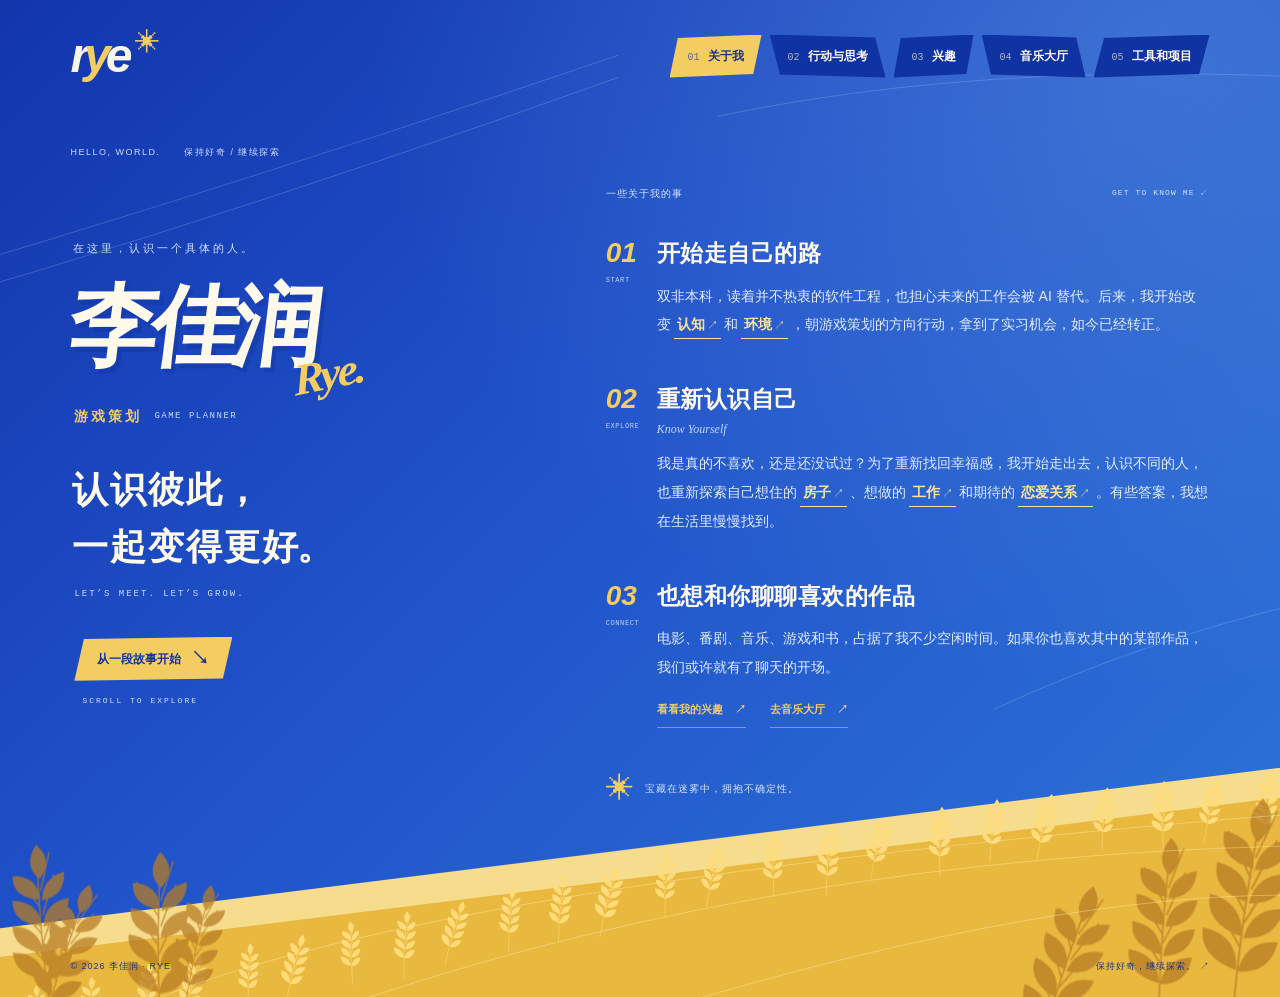
==== design-v2.html @ 9eb8b5b2 "Update homepage drafts, articles and design context" ====
<!DOCTYPE html>
<html lang="zh-CN">
<head>
  <meta charset="UTF-8" />
  <meta name="viewport" content="width=device-width, initial-scale=1.0" />
  <meta name="theme-color" content="#183dcb" />
  <title>Rye · 坡上麦田 — 第二版设计预览</title>
  <meta name="description" content="我是李佳润，Rye，一名游戏策划。这里记录我的入行经历、行动与思考，以及喜欢的故事和音乐。认识彼此，一起变得更好。" />
  <link rel="stylesheet" href="css/style.css?v=environment-1" />
  <link rel="stylesheet" href="css/open-sky.css?v=reading-2" />
  <script src="js/main.js?v=environment-1" defer></script>
</head>
<body class="open-sky">
  <div class="sky-scene" aria-hidden="true">
    <div class="sky-light"></div>
    <svg class="wind-lines" viewBox="0 0 1440 900" preserveAspectRatio="xMidYMid slice"><path d="M-100 300Q260 200 700 50M-100 323Q260 228 700 70M790 105Q1100 40 1520 85M1040 640Q1300 520 1600 505" /></svg>
    <div class="far-hill"></div>
    <div class="near-hill"></div>
    <svg class="wheat-field" viewBox="0 0 1440 370" preserveAspectRatio="xMidYMax slice">
      <defs>
        <g id="grain">
          <path class="stem" d="M0 168Q10 82 27 8M19 50L4 15M23 35L40 2M14 75L-2 40M19 58L39 23M9 99L-8 64M13 82L35 49" />
          <path d="M25 24Q13 8 30-8Q43 9 25 24M21 43Q-4 35 1 15Q24 20 21 43M22 44Q45 45 49 23Q27 24 22 44M16 67Q-10 58-5 37Q19 44 16 67M17 68Q40 70 47 48Q23 46 17 68M11 92Q-16 81-11 60Q13 67 11 92M12 93Q36 95 42 73Q19 71 12 93M6 116Q-21 105-17 84Q9 91 6 116M7 117Q30 120 37 97Q14 94 7 117" />
        </g>
      </defs>
      <g class="distant-grains">
        <use href="#grain" transform="translate(30 252) scale(.38) rotate(-12)"/><use href="#grain" transform="translate(91 242) scale(.42) rotate(-8)"/><use href="#grain" transform="translate(157 225) scale(.4) rotate(-5)"/><use href="#grain" transform="translate(212 215) scale(.44) rotate(4)"/><use href="#grain" transform="translate(270 204) scale(.4) rotate(-8)"/><use href="#grain" transform="translate(327 192) scale(.45) rotate(4)"/><use href="#grain" transform="translate(383 180) scale(.4) rotate(-12)"/><use href="#grain" transform="translate(446 168) scale(.42) rotate(-7)"/><use href="#grain" transform="translate(508 154) scale(.42) rotate(6)"/><use href="#grain" transform="translate(565 141) scale(.4) rotate(-6)"/><use href="#grain" transform="translate(622 128) scale(.42) rotate(-5)"/><use href="#grain" transform="translate(680 117) scale(.45) rotate(4)"/><use href="#grain" transform="translate(739 103) scale(.4) rotate(-8)"/><use href="#grain" transform="translate(798 92) scale(.4) rotate(3)"/><use href="#grain" transform="translate(859 81) scale(.4) rotate(-10)"/><use href="#grain" transform="translate(923 72) scale(.44) rotate(-5)"/><use href="#grain" transform="translate(985 60) scale(.4) rotate(5)"/><use href="#grain" transform="translate(1047 51) scale(.44) rotate(-8)"/><use href="#grain" transform="translate(1110 41) scale(.4) rotate(-3)"/><use href="#grain" transform="translate(1170 34) scale(.44) rotate(3)"/><use href="#grain" transform="translate(1234 28) scale(.4) rotate(-5)"/><use href="#grain" transform="translate(1297 22) scale(.45) rotate(-9)"/><use href="#grain" transform="translate(1358 18) scale(.4) rotate(3)"/><use href="#grain" transform="translate(1416 13) scale(.45) rotate(-4)"/>
      </g>
      <g class="foreground-grains"><use href="#grain" transform="translate(8 217) scale(1.2) rotate(-15)"/><use href="#grain" transform="translate(68 247) scale(1.05) rotate(8)"/><use href="#grain" transform="translate(145 223) scale(1.25) rotate(-10)"/><use href="#grain" transform="translate(210 250) scale(.9) rotate(2)"/><use href="#grain" transform="translate(1190 250) scale(1.3) rotate(8)"/><use href="#grain" transform="translate(1280 205) scale(1.3) rotate(-6)"/><use href="#grain" transform="translate(1375 160) scale(1.55) rotate(-2)"/></g>
      <g class="field-lines"><path d="M180 370Q510 240 1440 165M415 370Q880 215 1440 200M790 370Q1180 257 1440 255"/></g>
    </svg>
  </div>
  <a class="skip-link" href="#main">跳到正文</a>
  <div class="site-shell">
    <header class="site-header">
      <a class="brand" href="#about" aria-label="Rye，返回首页">r<span class="brand-y">y</span>e<span class="brand-star" aria-hidden="true">✳</span></a>
      <nav class="navigation" aria-label="主要导航">
        <a href="#about" class="nav-link is-active" aria-current="page"><span>01</span>关于我</a>
        <a href="#action" class="nav-link"><span>02</span>行动与思考</a>
        <a href="#life" class="nav-link"><span>03</span>兴趣</a>
        <a href="#music" class="nav-link"><span>04</span>音乐大厅</a>
        <a href="#shares" class="nav-link"><span>05</span>工具和项目</a>
      </nav>
      <span class="header-note">不止一种可能<br />A LITTLE WORLD BY RYE</span>
    </header>

    <main id="main" tabindex="-1">
      <section class="panel home-panel is-active" id="about" aria-labelledby="home-title">
        <div class="identity">
          <div class="identity-top"><span>HELLO, WORLD.</span><span>保持好奇 / 继续探索</span></div>
          <div class="rye-wordmark" aria-hidden="true">RYE</div>
          <svg class="wheat-art" viewBox="0 0 460 400" fill="none" aria-hidden="true">
            <circle cx="263" cy="203" r="145" stroke="currentColor" stroke-width="1" />
            <circle cx="263" cy="203" r="126" stroke="currentColor" stroke-width="1" stroke-dasharray="2 8" />
            <path d="M79 385C180 304 253 185 312 43M146 400C222 316 296 249 399 205" stroke="currentColor" stroke-width="4" />
            <g fill="currentColor">
              <path d="M296 83Q269 45 299 8Q326 48 296 83ZM282 113Q236 99 242 55Q288 71 282 113ZM281 115Q325 116 345 74Q302 72 281 115ZM264 151Q219 136 222 95Q268 109 264 151ZM264 151Q309 155 332 113Q289 111 264 151ZM245 190Q199 176 200 134Q248 147 245 190ZM245 190Q289 196 316 155Q270 151 245 190ZM221 230Q176 213 177 171Q224 186 221 230ZM221 230Q265 239 295 198Q249 192 221 230ZM196 267Q151 251 148 209Q196 224 196 267ZM196 267Q240 279 271 239Q225 232 196 267ZM369 225Q373 188 415 180Q412 220 369 225ZM339 245Q335 205 371 186Q379 226 339 245ZM337 248Q368 275 402 251Q373 222 337 248ZM305 273Q300 234 331 213Q343 254 305 273ZM302 276Q332 306 368 284Q337 252 302 276ZM271 303Q260 264 288 240Q306 278 271 303ZM269 306Q298 337 334 318Q306 285 269 306Z" />
            </g>
            <path d="M42 178h31m-15-15v30M385 68h24m-12-12v24M362 345h35m-17-17v34" stroke="currentColor" stroke-width="2" />
          </svg>
          <div class="name-block">
            <p class="identity-kicker">在这里，认识一个具体的人。</p>
            <div class="name-line"><h1 id="home-title">李佳润<span>Rye.</span></h1><span class="occupation">游戏策划<span>GAME PLANNER</span></span></div>
            <p class="purpose">认识彼此，<br />一起变得更好<span class="period">。</span></p>
            <p class="purpose-en">LET’S MEET. LET’S GROW.</p>
          </div>
          <div class="identity-bottom"><a href="#stories">从一段故事开始 <span aria-hidden="true">↘</span></a><span>SCROLL TO EXPLORE</span></div>
          <svg class="mobile-field" viewBox="0 0 390 174" preserveAspectRatio="none" aria-hidden="true">
            <path d="M0 75Q180 25 390 0V174H0Z" fill="#f6dd8e"/>
            <path d="M0 103Q185 48 390 28V174H0Z" fill="#e9b83f"/>
            <g fill="#ffe49a" color="#ffe49a">
              <use href="#grain" transform="translate(20 98) scale(.23)"/><use href="#grain" transform="translate(61 83) scale(.25)"/><use href="#grain" transform="translate(105 72) scale(.22)"/><use href="#grain" transform="translate(147 61) scale(.25)"/><use href="#grain" transform="translate(190 50) scale(.22)"/><use href="#grain" transform="translate(232 40) scale(.25)"/><use href="#grain" transform="translate(275 31) scale(.23)"/><use href="#grain" transform="translate(318 22) scale(.25)"/><use href="#grain" transform="translate(360 16) scale(.22)"/>
            </g>
            <g fill="none" stroke="#fff0b4" opacity=".4"><path d="M0 153Q190 95 390 80M80 174Q230 126 390 112"/></g>
          </svg>
        </div>

        <div class="home-stories" id="stories">
          <div class="section-overline"><span>一些关于我的事</span><span>GET TO KNOW ME ↙</span></div>
          <article class="intro-row">
            <div class="intro-number" aria-hidden="true">01<span>START</span></div>
            <div class="intro-copy">
              <h2>开始走自己的路</h2>
              <p>双非本科，读着并不热衷的软件工程，也担心未来的工作会被 AI 替代。后来，我开始改变<a class="keyword" href="#action/cognition">认知<span aria-hidden="true">↗</span></a>和<a class="keyword" href="#action/environment">环境<span aria-hidden="true">↗</span></a>，朝游戏策划的方向行动，拿到了实习机会，如今已经转正。</p>
            </div>
          </article>
          <article class="intro-row">
            <div class="intro-number" aria-hidden="true">02<span>EXPLORE</span></div>
            <div class="intro-copy">
              <h2>重新认识自己<small>Know Yourself</small></h2>
              <p>我是真的不喜欢，还是还没试过？为了重新找回幸福感，我开始走出去，认识不同的人，也重新探索自己想住的<a class="keyword" href="#action/home">房子<span aria-hidden="true">↗</span></a>、想做的<a class="keyword" href="#action/work">工作<span aria-hidden="true">↗</span></a>和期待的<a class="keyword" href="#action/relationship">恋爱关系<span aria-hidden="true">↗</span></a>。有些答案，我想在生活里慢慢找到。</p>
            </div>
          </article>
          <article class="intro-row">
            <div class="intro-number" aria-hidden="true">03<span>CONNECT</span></div>
            <div class="intro-copy">
              <h2>也想和你聊聊喜欢的作品</h2>
              <p>电影、番剧、音乐、游戏和书，占据了我不少空闲时间。如果你也喜欢其中的某部作品，我们或许就有了聊天的开场。</p>
              <div class="text-links"><a href="#life">看看我的兴趣 <span aria-hidden="true">↗</span></a><a href="#music">去音乐大厅 <span aria-hidden="true">↗</span></a></div>
            </div>
          </article>
          <div class="stories-bottom"><span class="tiny-star" aria-hidden="true">✳</span><p>宝藏在迷雾中，拥抱不确定性。</p><span aria-hidden="true">↗</span></div>
        </div>
      </section>

      <section class="panel reading-panel" id="action" aria-labelledby="action-title" hidden>
        <div class="page-heading" data-action-heading><p class="eyebrow">02 / KNOW YOURSELF</p><h1 id="action-title" tabindex="-1">行动与思考<span>↗</span></h1><p>认识自己的过程。</p></div>
        <nav class="topic-directory" aria-label="选择阅读主题">
          <a href="#action/cognition"><span class="topic-number">01</span><span><strong>认知</strong><span>几个容易听懂，却不容易内化的想法</span></span><span aria-hidden="true">↗</span></a>
          <a href="#action/environment"><span class="topic-number">02</span><span><strong>环境</strong><span>过去的自己，也和过去的环境有关</span></span><span aria-hidden="true">↗</span></a>
          <a href="#action/home"><span class="topic-number">03</span><span><strong>房子</strong><span>想住在什么样的地方</span></span><span aria-hidden="true">↗</span></a>
          <a href="#action/work"><span class="topic-number">04</span><span><strong>工作</strong><span>游戏策划、做家教</span></span><span aria-hidden="true">↗</span></a>
          <a href="#action/relationship"><span class="topic-number">05</span><span><strong>恋爱关系</strong><span>想法与改变</span></span><span aria-hidden="true">↗</span></a>
        </nav>
        <div class="article-toolbar" hidden>
          <p class="article-path"><span class="know-yourself">KNOW YOURSELF</span>行动与思考 / <span data-topic-name></span></p>
          <nav aria-label="文章返回"><a href="#about" data-reading-return hidden>↙ 返回刚才的位置</a><a href="#action">浏览全部主题 ↗</a></nav>
        </div>
        <div class="reading-layout">
          <aside class="reading-index chapter-index" aria-label="认知小节"><span>本篇目录 / 5 节</span><a href="#action/cognition/uncertainty">01 拥抱不确定性</a><a href="#action/cognition/growth">02 成长型思维</a><a href="#action/cognition/agency">03 主体思维</a><a href="#action/cognition/action">04 行动引领思考</a><a href="#action/cognition/learning">05 向有成果的人学习</a></aside>
          <div class="reading-content">
            <article class="note-entry" id="cognition" tabindex="-1">
              <span class="note-index">01 / 认知</span>
              <h2>几个容易听懂，却不容易内化的想法</h2>
              <p>大三的时候，开始走此前没准备过的游戏策划路线。看了课代表立正不少视频和课程，其中几个想法对当时的我起了作用：拥抱不确定性、成长型思维、主体思维、行动引领思考。</p>
              <p>这些东西很容易听懂，但碰到自己的事，还是不容易用上。</p>
              <section class="note-subsection" id="cognition-uncertainty" tabindex="-1" aria-labelledby="cognition-uncertainty-title">
                <h3 id="cognition-uncertainty-title">拥抱不确定性：宝藏在迷雾中</h3>
                <p>学生时代，考什么、学什么，大多有人告诉我们。从中小学开始，一直在考试中获得成绩，好像只要埋头读书就可以了。习惯了有考题、有范围，也有比较明确的评价。</p>
                <p>但到了社会，没有人会给你出考题，得自己去找。想做什么、往哪走，也没有一个标准答案。</p>
                <p>宝藏在迷雾中。有些机会，开始尝试以后才看得见。读《伟大为什么不能被计划》时，里面关于计划的讨论，也让我重新想了想这件事。</p>
                <p>就拿这个网站来说。没做过并上线过网站，不知道能不能用 AI 做出符合我品味的动画和交互，也不知道最后能带来什么确定的东西。或许大家根本不想认识我，或许我的经验无法帮助任何人。有一万个理由否定做个人网站的想法。</p>
                <p>网站就是在这些问题还没有答案的时候，开始做的。</p>
              </section>
              <section class="note-subsection" id="cognition-growth" tabindex="-1" aria-labelledby="cognition-growth-title">
                <h3 id="cognition-growth-title">成长型思维：现在不会，还可以学</h3>
                <p>当时不清楚游戏策划要做什么，只有不到一年就要实习了，换方向怎么看都有点晚。如果觉得能力就这样了，学不了多少东西，那这条路根本不会去走。</p>
                <p>《刻意练习》让我关注到，学习也有方法。不会的东西，可以拆开练，可以找反馈，再改。现在做不到和以后学不会，中间还隔着一个学习的过程。</p>
                <p>关注付出，也关注这次到底学到了什么。一次结果不好，可能有很多原因，至少不用立刻变成“我就是不行”。练了没变化，也得看看方法有没有问题。</p>
                <p>遇到挑战时，注意力能放到能学到什么上面，很多事情才有继续尝试的空间。</p>
              </section>
              <section class="note-subsection" id="cognition-agency" tabindex="-1" aria-labelledby="cognition-agency-title">
                <h3 id="cognition-agency-title">主体思维：选择还是得自己来做</h3>
                <p>老师讲过十几年前计算机专业的就业机会，再看现在，已经是另一回事。环境会变，选了一个当时看起来不错的专业，也保证不了以后的路。</p>
                <p>环境不好会影响机会，这个影响确实存在。但如果一直停在抱怨上，等社会环境变好，自己能做的事也就一直没做。</p>
                <p>以前想做什么，学校、家长都会告诉我们该怎么选。习惯了听安排，后来连需要自己判断的东西，也一起交出去了。</p>
                <p>可最后，做这份工作、过这种生活的，还是自己。建议可以听，选择还是得自己来做。</p>
                <p>大三转向游戏策划，就是开始走自己的路。和周围一些人的方向不一样，当时也没法证明这一定是个好选择。</p>
              </section>
              <section class="note-subsection" id="cognition-action" tabindex="-1" aria-labelledby="cognition-action-title">
                <h3 id="cognition-action-title">行动引领思考：有些东西，做了才知道</h3>
                <p>网站最后能做成什么样，大家会不会喜欢，光想很难有答案。代码能呈现什么效果，AI 能帮到什么程度，也得实际用起来才能了解。</p>
                <p>有了能看的版本，喜欢哪里、不喜欢哪里，才有具体的东西可以讨论。想法也会跟着变，原来没想到的问题会冒出来。</p>
                <p>很多思考需要这些实际接触到的东西。一直没开始，就只能围着原来的想象打转。</p>
              </section>
              <section class="note-subsection" id="cognition-learning" tabindex="-1" aria-labelledby="cognition-learning-title">
                <h3 id="cognition-learning-title">想获得想要的成果，就去找已经获得成果的人学习</h3>
                <p>有些东西，不用全靠自己从头摸索。已经有人走过这条路，做出过成果，可以看看他们具体做了什么，哪些地方值得学。</p>
                <p>只看结果，很容易觉得对方厉害、自己做不到。再往前看一点，才有可能看到那些能学的东西。</p>
                <p>当然，起点、条件、时机都可能不一样。能学到做法，不代表能复制结果。</p>
              </section>
              <p>最后打个预防针，事物是很多维的，这里只摘了一部分对我比较重要的东西。也还在慢慢内化，有想讨论的可以联系我。</p>
            </article>
            <article class="note-entry" id="environment" tabindex="-1">
              <span class="note-index">02 / 环境</span><h2>过去的自己，也和过去的环境有关</h2>
              <section class="note-subsection" id="environment-scope" tabindex="-1" aria-labelledby="environment-scope-title">
                <h3 id="environment-scope-title">环境包括什么</h3>
                <p>环境可以是物理的。身边放着一大袋零食，就会想吃；房间太乱，就会心烦。</p>
                <p>也可以是一本书。读过《刻意练习》，会更相信人可以成长。</p>
                <p>也可以是身边和网络上的人。室友考研，自己也更可能考研；室友喜欢游戏，自己也更可能喜欢游戏。朋友会乐器，会想学；朋友会跳舞，也会想试试。</p>
              </section>
              <section class="note-subsection" id="environment-experience" tabindex="-1" aria-labelledby="environment-experience-title">
                <h3 id="environment-experience-title">没做过，不一定是不喜欢</h3>
                <p>钱不够的时候，付费社交、穿搭、自我投资，很多事可能根本不在考虑范围里。时间、机会、身边有没有人一起，也都影响能接触到什么。</p>
                <p>没尝试过，和尝试以后发现不喜欢，是两回事。以前觉得自己不需要、不在意的东西，也可能只是当时没有条件接触。</p>
                <p>环境不仅影响能做什么，也影响拿什么经历来认识自己。</p>
              </section>
              <section class="note-subsection" id="environment-people" tabindex="-1" aria-labelledby="environment-people-title">
                <h3 id="environment-people-title">换一群人，能看见不同的路</h3>
                <p>大学时，周围有准备考公考研的同学，也看到了已经获得游戏实习的同学。游戏行业原来已经有人进去了，这条路就在身边。</p>
                <p>后来减少了和方向不同的同学的接触，开始走自己的路。接触什么人、看到什么信息，会影响觉得什么事情是可能的。</p>
                <p>环境还会影响表现出来的样子。在熟悉的人面前话很多，在陌生人面前沉默，可能和安全感、有没有共同话题有关。换一群人，表现也可能不一样。</p>
                <p>过去的行为发生在过去的环境里，不能只凭这些就把自己定死。</p>
              </section>
              <section class="note-subsection" id="environment-performance" tabindex="-1" aria-labelledby="environment-performance-title">
                <h3 id="environment-performance-title">一次表现，说明不了全部</h3>
                <p>在一个团队里做得不好，可能有能力和经验的问题，也可能和任务、协作方式、资源有关。换个环境不一定全解决，留下来继续努力也不一定都能解决。</p>
                <p>工作里具体哪件事不会做，什么地方没沟通好，哪些条件一直缺着，得分开看。直接归成“我能力不行”，或者全归成“环境太差”，很多东西就看不见了。</p>
                <p>提升自己和寻找合适的环境，可以同时考虑。不用先把当前环境里的所有问题都解决，才有资格想别的可能。</p>
              </section>
              <section class="note-subsection" id="environment-social" tabindex="-1" aria-labelledby="environment-social-title">
                <h3 id="environment-social-title">最近的社交尝试</h3>
                <p>想要什么，选择或改变环境很重要。</p>
                <p>我不擅长社交，所以现在开始更多地展示自己，参加活动。</p>
                <p>这四个月，除了一个人探店、观展，还参加了三次陌生人聚餐、多次桌游、两次徒步爬山，跟别人去了一次动物园，试了一次简单的 cos。只用周末，就做了不少以前没试过的事。</p>
                <p>做这个网站，也是想让更多人认识我，认识些学校和工作以外的人。</p>
              </section>
            </article>
            <article class="note-entry" id="home" tabindex="-1">
              <span class="note-index">03 / 房子</span><h2>想住在什么样的地方</h2>
              <p>住过这些地方，现在比较在意阳光、卫生和自己的空间。但一个人住久了，也会想有人陪。</p>
              <section class="note-subsection" id="home-childhood" tabindex="-1" aria-labelledby="home-childhood-title">
                <h3 id="home-childhood-title">小时候的平房</h3>
                <p>小时候住在很大的平房里，爷爷奶奶也一起住。外面有菜园，远一点有池塘和玩耍的地方，邻居家的几个孩子可以一起玩。</p>
                <p>活动空间大，也自由，还能养猫。家里人挤在一起，但很温馨。</p>
              </section>
              <section class="note-subsection" id="home-family" tabindex="-1" aria-labelledby="home-family-title">
                <h3 id="home-family-title">后来的两个家</h3>
                <p>上小学时，平房拆迁了。算上家里买的一套房，一共有两套。</p>
                <p>住得最久的是六楼那套，从小学一年级一直到后来高中、大学住宿。小时候爬楼不算太辛苦。外面能玩的地方少了，但住起来比平房舒服。</p>
                <p>家里三个孩子，我和哥哥一个房间，能一起玩游戏，但有时候没什么隐私。</p>
                <p>隔一面墙就是学校，早上有时很吵，但看着学生的样子，又觉得很有能量。这是我记忆最多的家。</p>
                <p>另一套在二楼，主要是爷爷奶奶住，空间比较开阔。经常有亲戚串门，玩电脑也不会有我妈在旁边给压力。不过亲戚偶尔见见还好，总是接触，也不是很喜欢。</p>
              </section>
              <section class="note-subsection" id="home-dormitory" tabindex="-1" aria-labelledby="home-dormitory-title">
                <h3 id="home-dormitory-title">高中和大学宿舍</h3>
                <p>高中宿舍条件一般。集体生活压力比较大，没自己的空间。不过能约人跑步、打羽毛球、去图书馆，也有一些有趣的事。</p>
                <p>大学宿舍也差不多，住得舒不舒服，很看室友。高中大家主要学习、运动，大学更自由，但有些室友晚上很吵，也不爱卫生。吐槽一下，大学四年的厕所基本都是我在洗。</p>
              </section>
              <section class="note-subsection" id="home-renting" tabindex="-1" aria-labelledby="home-renting-title">
                <h3 id="home-renting-title">两次租房</h3>
                <p>第一次租在城中村，住了五个月。第一次租房没注意采光，虽然早上一般不在家，但还是不喜欢屋里太暗。</p>
                <p>刚开始一个人住还好，后来会孤独，尤其生病没人照顾的时候。有时听到楼下情侣说话，还会有点羡慕。</p>
                <p>现在的房子阳光很足，也有地方养花。一个人住很自由，但很多时候太安静，反而更觉得孤独。</p>
              </section>
            </article>
            <article class="note-entry" id="work" tabindex="-1">
              <span class="note-index">04 / 工作</span><h2>工作</h2>
              <section class="note-subsection" id="work-game-planning" tabindex="-1" aria-labelledby="work-game-planning-title">
                <h3 id="work-game-planning-title">游戏策划</h3>
                <p>现在做游戏策划，日常要写活动、系统策划案，配表，提人物皮肤美术需求、技能特效需求。也有很多时间在和不同岗位的人沟通、开会。</p>
                <p>比较喜欢人物美术和技能特效需求这部分。可以从以前喜欢的作品里找灵感，还挺爽的。</p>
                <p>工作后也犯过一些错，特别是需要别人帮我善后的时候，会比较难受。</p>
                <p>不喜欢的地方也有，有些可能和环境有关。这里可能会被熟人看到，就不展开了。感兴趣可以直接找我聊。</p>
                <p>以后也想找机会做副业。</p>
              </section>
              <section class="note-subsection" id="work-tutoring" tabindex="-1" aria-labelledby="work-tutoring-title">
                <h3 id="work-tutoring-title">做家教</h3>
                <p>大二想赚点钱，去做了家教。教一个初一男生数学，一小时 60 元，周末教两小时。</p>
                <p>人挺乖的，但教起来没那么容易。把题拆得很细，也试过类比这些方法，还是没能很好地教会他。当时讲完会做，过几十分钟又不会了。现在回头看，应该还可以多试些教法。</p>
                <p>后来生病，又赶上期末，就匆忙结束了。觉得自己以后应该不会当老师，也就没想着继续做家教。算是一次不错的经历。</p>
              </section>
              <div class="text-links"><a href="#action/environment-experience">环境如何影响尝试？ <span aria-hidden="true">↗</span></a></div>
            </article>
            <article class="note-entry" id="relationship" tabindex="-1">
              <span class="note-index">05 / 恋爱关系</span><h2>恋爱</h2>
              <p>工作以前很少想谈恋爱。升学、找工作，加上自己的兴趣，已经挺充实了。工作稳定些以后，加上生病时的孤独感，才开始想认识一个特别的人。到现在四个多月。</p>
              <p>我的恋爱观比较理想，也比较纯爱。但容易考虑太多，还没怎么相处，就先有了很多判断和结论。现在也在学怎么和女生自然相处、倾听，保持自己的主体性，提高自己的价值。</p>
              <p>以前不怎么发朋友圈，担心隐私、被比较。但不展示，别人也少了一个了解我的机会。现在开始每周分享一些生活。</p>
              <p>也发现自己会喜欢好看一些的女生，所以自己也开始健身，研究穿搭、发型。还没到满意的状态，但有在改变。</p>
              <p>和不同的人交流后，原来的一些想法变了。没有完全认同别人的看法，但确实很有价值。</p>
              <p>到现在有遇到过有好感的女生，但还没谈上恋爱。或许四个多月还太短，还有好多东西要学。具体经历不在这里写，想聊的可以联系我。</p>
            </article>
            <nav class="topic-related text-links" aria-label="读完之后" hidden></nav>
          </div>
        </div>
      </section>

      <section class="panel collection-panel" id="life" aria-labelledby="life-title" hidden>
        <div class="page-heading"><p class="eyebrow">03 / SIDE QUESTS</p><h1 id="life-title" tabindex="-1">故事之外，还有故事<span>✳</span></h1><p>电影、番剧、游戏和书。也想和你聊聊喜欢的作品。</p></div>
        <div class="interest-categories" aria-label="兴趣范围"><span>电影 <i>FILMS</i></span><span>番剧 <i>ANIMATION</i></span><span>游戏 <i>GAMES</i></span><span>书 <i>BOOKS</i></span></div>
        <div class="collection-note"><span class="large-asterisk" aria-hidden="true">✳</span><div><p class="eyebrow">书架上的两个名字</p><h2>《麦田里的守望者》<br />《伟大为什么不能被计划》</h2><p>先记下提到过的书。具体的阅读感受、电影和番剧清单，之后慢慢整理。</p></div></div>
        <div class="text-links"><a href="#music">换个频道，去音乐大厅 ↗</a><a href="#about" data-return-home>回到关于我 ↙</a></div>
      </section>

      <section class="panel collection-panel" id="music" aria-labelledby="music-title" hidden>
        <div class="page-heading"><p class="eyebrow">04 / MUSIC HALL</p><h1 id="music-title" tabindex="-1">音乐大厅<span>♪</span></h1><p>给喜欢的音乐，留一个位置。</p></div>
        <p class="collection-description">先留下六个名字。曲目还在整理，这里暂时没有播放功能。</p>
        <div class="music-grid" aria-label="音乐内容的六个候选名称">
          <article class="music-item"><span>01 /</span><h2>NO<br />LIMIT</h2><p>不设限</p><span class="music-mark" aria-hidden="true">↗</span></article>
          <article class="music-item"><span>02 /</span><h2 aria-label="OTHERWORLD">OTHER<br />WORLD</h2><p>另一个世界</p><span class="music-mark" aria-hidden="true">✳</span></article>
          <article class="music-item"><span>03 /</span><h2>FOREVER<br />YOUNG</h2><p>永远年轻</p><span class="music-mark" aria-hidden="true">∞</span></article>
          <article class="music-item"><span>04 /</span><h2>AFTER<br />DARK</h2><p>午夜之后</p><span class="music-mark" aria-hidden="true">☾</span></article>
          <article class="music-item"><span>05 /</span><h2>GOOD<br />VIBES</h2><p>天气俱乐部</p><span class="music-mark" aria-hidden="true">☼</span></article>
          <article class="music-item"><span>06 /</span><h2>SOUL<br />SPACE</h2><p>灵魂留白</p><span class="music-mark" aria-hidden="true">≈</span></article>
        </div>
        <a class="return-button" href="#about" data-return-home>↙ 回到关于我</a>
      </section>

      <section class="panel collection-panel" id="shares" aria-labelledby="shares-title" hidden>
        <div class="page-heading"><p class="eyebrow">05 / WORK IN PROGRESS</p><h1 id="shares-title" tabindex="-1">工具和项目分享<span>↗</span></h1><p>做过的东西，和想分享的发现。</p></div>
        <div class="empty-note"><span aria-hidden="true">＋</span><h2>留一块地方，给接下来的实践。</h2><p>具体工具和项目还在整理，有内容后再放进来。</p><a class="return-button" href="#about" data-return-home>↙ 先认识一下我</a></div>
      </section>
    </main>

    <footer class="site-footer"><span>© <span id="year">2026</span> 李佳润 · RYE</span><span>保持好奇，继续探索。<span aria-hidden="true"> ↗</span></span></footer>
  </div>
  <noscript><style>.panel[hidden] { display: block !important; } .reading-index { position: static; }</style><p class="noscript-note">当前显示所有栏目；开启 JavaScript 后可使用栏目切换和阅读位置恢复。</p></noscript>
</body>
</html>
---- css/style.css ----
:root {
  --blue: #183dcb;
  --blue-dark: #102b92;
  --gold: #e9b83f;
  --paper: #f7f5eb;
  --ink: #162b68;
  --muted: #59617b;
  --line: #c8cbd4;
  --sans: "Microsoft YaHei", "PingFang SC", "Noto Sans SC", sans-serif;
}
* { box-sizing: border-box; }
html { scroll-padding-top: 110px; }
body { margin: 0; padding: 0 26px; background: var(--blue); color: var(--ink); font-family: var(--sans); -webkit-font-smoothing: antialiased; }
a { color: inherit; text-decoration: none; }
button, a { -webkit-tap-highlight-color: transparent; }
a:focus-visible { outline: 3px solid var(--blue); outline-offset: 5px; }
h1, h2, p { margin: 0; }
button { font: inherit; }
[hidden] { display: none !important; }
.skip-link { position: fixed; top: -100px; left: 20px; z-index: 30; padding: 12px 20px; background: var(--gold); color: var(--blue); }
.skip-link:focus { top: 12px; }
.site-shell { max-width: 1512px; margin: 0 auto; }
.site-header { min-height: 108px; display: flex; align-items: center; gap: 40px; color: var(--paper); }
.brand { display: flex; align-items: center; position: relative; padding-right: 28px; font: 900 italic 53px/.8 Arial, sans-serif; letter-spacing: -5px; }
.brand-y { color: var(--gold); }
.brand-star { position: absolute; top: -7px; right: 0; font: 25px/1 Arial, sans-serif; color: var(--gold); }
.navigation { display: flex; align-items: center; justify-content: center; gap: clamp(8px, 1.3vw, 24px); margin: 0 auto; }
.nav-link { position: relative; display: flex; align-items: baseline; gap: 8px; padding: 12px 13px; font-size: 14px; font-weight: 700; white-space: nowrap; transition: color .18s, background .18s; }
.nav-link > span { font: 10px/1.2 Consolas, monospace; opacity: .65; }
.nav-link.is-active { color: var(--blue); background: var(--gold); box-shadow: 4px 4px 0 var(--blue-dark); transform: rotate(-3deg); }
.nav-link:hover { background: var(--paper); color: var(--blue); }
.site-header a:focus-visible { outline-color: var(--gold); }
.header-note { font: 10px/1.5 Consolas, monospace; letter-spacing: 1.5px; text-align: right; white-space: nowrap; }
main { background: var(--paper); }
.home-panel { display: grid; grid-template-columns: .94fr 1.06fr; min-height: 710px; }
.identity { position: relative; display: flex; flex-direction: column; overflow: hidden; padding: 25px 36px 23px; isolation: isolate; background: var(--gold); border-right: 2px solid var(--blue); }
.identity::after { content: ""; position: absolute; width: 330px; height: 330px; right: -230px; top: 40%; border: 1px solid var(--blue); transform: rotate(35deg); z-index: -1; }
.identity-top, .identity-bottom { display: flex; justify-content: space-between; align-items: center; gap: 10px; font: 10px/1.5 Consolas, var(--sans); letter-spacing: 1px; }
.identity-top { color: var(--blue-dark); }
.rye-wordmark { margin-top: 20px; position: relative; z-index: 1; color: var(--blue); font: 900 italic clamp(130px, 15vw, 219px)/.94 Arial, sans-serif; letter-spacing: -.09em; transform: translateX(-11px); }
.wheat-art { position: absolute; z-index: -1; width: 92%; right: -12%; top: 70px; color: var(--blue); opacity: .19; transform: rotate(-8deg); }
.name-block { margin-top: auto; position: relative; padding-top: 44px; }
.identity-kicker { font: 10px/1.5 Consolas, monospace; letter-spacing: 2px; margin-bottom: 13px; }
.name-line { display: flex; align-items: center; gap: 22px; }
.name-line h1 { color: var(--blue); font-size: clamp(48px, 5.7vw, 82px); font-weight: 900; letter-spacing: -5px; line-height: 1.15; transform: skew(-6deg); white-space: nowrap; }
.occupation { border-left: 2px solid var(--blue); padding-left: 16px; font-size: 15px; line-height: 1.6; font-weight: 700; white-space: nowrap; }
.occupation > span { display: block; font: 8px/1.7 Consolas, monospace; letter-spacing: .5px; }
.purpose { margin-top: 24px; color: var(--blue-dark); font-size: clamp(25px, 2.8vw, 39px); line-height: 1.5; font-weight: 800; letter-spacing: 1px; }
.period { display: inline-block; margin-left: -3px; }
.purpose-en { margin-top: 12px; font: 10px/1.5 Consolas, monospace; letter-spacing: 2px; }
.identity-bottom { margin-top: 40px; padding-top: 18px; border-top: 1px solid #183dcb66; }
.identity-bottom a { font-family: var(--sans); font-size: 11px; letter-spacing: 0; }
.identity-bottom a span { display: inline-block; font-size: 18px; padding-left: 10px; }
.home-stories { padding: 30px 36px 0; display: flex; flex-direction: column; }
.section-overline { display: flex; justify-content: space-between; gap: 12px; font-size: 10px; color: var(--muted); letter-spacing: 1px; padding-bottom: 23px; }
.section-overline > span:last-child { font: 9px/1.6 Consolas, monospace; letter-spacing: 1.1px; }
.intro-row { display: grid; grid-template-columns: 43px 1fr; gap: 18px; border-top: 1px solid var(--line); padding: 28px 0; }
.intro-number { color: var(--blue); font: italic 700 29px/1 Arial, sans-serif; padding-top: 3px; }
.intro-number > span { display: block; font: 7px/1.5 Consolas, monospace; margin-top: 8px; letter-spacing: .6px; }
.intro-copy h2 { color: var(--blue-dark); font-size: clamp(20px, 1.85vw, 26px); font-weight: 800; line-height: 1.5; margin-bottom: 12px; letter-spacing: -.5px; }
.intro-copy h2 small { display: block; font: italic 12px/1.5 Georgia, serif; margin-top: 1px; letter-spacing: 0; color: var(--muted); }
.intro-copy p { font-size: 13px; line-height: 2; color: #454e68; }
.keyword { color: var(--blue); font-weight: 800; display: inline-block; padding: 0 3px; margin: 0 2px; border-bottom: 1.5px solid var(--blue); line-height: 1.65; transition: background .15s; }
.keyword span { margin-left: 2px; font: 11px Arial, sans-serif; }
.keyword:hover { background: var(--gold); }
.text-links { display: flex; flex-wrap: wrap; gap: 26px; margin-top: 20px; }
.text-links a { font-size: 11px; font-weight: 700; color: var(--blue); padding-bottom: 4px; border-bottom: 1px solid var(--blue); }
.text-links a span { margin-left: 12px; }
.text-links a:hover { color: var(--ink); background: var(--gold); }
.stories-bottom { margin-top: auto; min-height: 66px; border-top: 1px solid var(--line); display: flex; align-items: center; gap: 12px; }
.stories-bottom p { font-size: 10px; color: var(--muted); letter-spacing: 1px; }
.stories-bottom > span:last-child { margin-left: auto; color: var(--blue); }
.tiny-star { color: var(--blue); font: 28px/1 Arial, sans-serif; }
.site-footer { display: flex; gap: 20px; justify-content: space-between; padding: 20px 0; color: #f7f5ebbb; font-size: 9px; letter-spacing: 1px; }
.site-footer > span:last-child { color: var(--gold); }
.reading-panel, .collection-panel { padding: 55px 6% 65px; min-height: 710px; }
.page-heading { border-bottom: 2px solid var(--blue); padding-bottom: 30px; }
.eyebrow { color: var(--blue); font: 10px/1.6 Consolas, monospace; letter-spacing: 2px; margin-bottom: 16px; }
.page-heading h1 { font-size: clamp(32px, 4vw, 54px); color: var(--blue); font-weight: 900; letter-spacing: -1px; line-height: 1.4; }
.page-heading h1 span { margin-left: 20px; color: var(--gold); }
.page-heading > p:last-child { font-size: 14px; color: var(--muted); margin-top: 12px; line-height: 1.9; }
.reading-layout { display: grid; grid-template-columns: 210px 1fr; gap: 7%; padding-top: 38px; align-items: start; }
.reading-index { position: sticky; top: 35px; display: flex; flex-direction: column; gap: 4px; }
.reading-index > span { color: var(--muted); font-size: 10px; letter-spacing: 2px; margin-bottom: 12px; }
.reading-index a { padding: 10px 0; font-size: 13px; color: var(--blue); }
.reading-index a:hover { text-decoration: underline; }
.reading-index .back-link { margin-top: 24px; border-top: 1px solid var(--line); font-size: 11px; }
.group-label { color: var(--muted); font-size: 12px; border-bottom: 1px solid var(--line); padding-bottom: 14px; }
.note-entry { padding: 32px 0 38px; scroll-margin-top: 28px; }
.note-entry:target { outline: none; }
.note-index { font: 10px/1.5 Consolas, var(--sans); color: var(--blue); }
.note-entry h2 { margin: 12px 0 18px; color: var(--blue-dark); font-size: 25px; line-height: 1.5; }
.note-entry p { font-size: 14px; line-height: 2.1; margin-bottom: 12px; }
.note-entry .unfinished { font-size: 12px; color: var(--muted); border-left: 2px solid var(--gold); padding-left: 12px; }
.note-subsection { margin-top: 28px; padding-top: 22px; border-top: 1px solid var(--line); scroll-margin-top: 28px; }
.note-subsection h3 { margin: 0 0 15px; color: var(--blue-dark); font-size: 18px; line-height: 1.7; }
.return-button { display: inline-block; padding: 13px 22px; background: var(--blue); color: var(--paper); font-size: 12px; font-weight: 700; border: 1px solid var(--blue); transition: background .18s, color .18s; }
.return-button:hover { background: var(--gold); color: var(--blue); }
.return-button:focus-visible { outline-offset: 4px; }
.interest-categories { display: grid; grid-template-columns: repeat(4, 1fr); border-bottom: 1px solid var(--line); }
.interest-categories > span { padding: 26px 0; font-size: 22px; font-weight: 800; color: var(--blue); }
.interest-categories i { display: block; font: 9px/1.5 Consolas, monospace; letter-spacing: 1px; margin-top: 9px; }
.collection-note { display: flex; align-items: center; gap: 42px; padding: 54px 0; }
.large-asterisk { font: 160px/1 Arial, sans-serif; color: var(--gold); }
.collection-note h2 { font-size: 23px; line-height: 1.9; }
.collection-note p:last-child { max-width: 540px; font-size: 13px; line-height: 1.9; color: var(--muted); margin-top: 14px; }
.collection-description { margin-top: 25px; color: var(--muted); font-size: 13px; line-height: 1.9; }
.music-grid { display: grid; grid-template-columns: repeat(3, 1fr); margin: 28px 0 35px; gap: 12px; }
.music-item { position: relative; overflow: hidden; min-height: 220px; padding: 24px; background: var(--blue); color: var(--paper); }
.music-item:nth-child(2n) { background: var(--gold); color: var(--blue-dark); }
.music-item > span:first-child { font: 10px/1.4 Consolas, monospace; }
.music-item h2 { position: relative; z-index: 1; margin: 25px 0 15px; font: italic 900 clamp(23px, 3vw, 42px)/.98 Arial, sans-serif; letter-spacing: -1px; }
.music-item p { position: relative; z-index: 1; font-size: 12px; }
.music-mark { position: absolute; right: 12px; bottom: 0; font: 100px/1 Arial, sans-serif; opacity: .2; }
.empty-note { padding: 65px 0 25px; }
.empty-note > span { display: block; color: var(--gold); font: 90px/1 Arial, sans-serif; margin-bottom: 20px; }
.empty-note h2 { font-size: 24px; line-height: 1.6; }
.empty-note p { margin: 14px 0 30px; color: var(--muted); font-size: 14px; line-height: 1.9; }
.noscript-note { background: var(--paper); padding: 12px; }
@media (min-width: 1550px) { .home-panel { min-height: 780px; } .intro-row { padding: 36px 0; } .intro-copy p { font-size: 14px; } .name-block { padding-top: 65px; } }
@media (max-width: 1100px) {
  body { padding: 0 18px; }
  .site-header { gap: 20px; min-height: 95px; }
  .header-note { display: none; }
  .navigation { margin-left: auto; margin-right: 0; gap: 5px; }
  .nav-link { padding: 10px; font-size: 12px; gap: 5px; }
  .identity { padding: 24px; }
  .home-stories { padding: 25px 26px 0; }
  .name-line { flex-wrap: wrap; gap: 15px; }
  .occupation { border-left: 0; padding-left: 0; display: flex; gap: 10px; align-items: baseline; }
  .occupation > span { display: inline; }
  .rye-wordmark { font-size: 16vw; }
  .intro-row { grid-template-columns: 31px 1fr; gap: 13px; padding: 25px 0; }
  .intro-number { font-size: 24px; }
  .section-overline > span:last-child { display: none; }
  .intro-copy h2 { font-size: 21px; }
}
@media (max-width: 760px) {
  body { padding: 0 12px; }
  .site-header { display: block; padding: 22px 0 13px; }
  .brand { display: inline-flex; font-size: 44px; margin: 0 0 22px 5px; }
  .navigation { display: flex; flex-wrap: wrap; justify-content: flex-start; gap: 7px 5px; }
  .nav-link { padding: 11px 6px; font-size: 11px; gap: 0; }
  .nav-link > span { display: none; }
  .nav-link.is-active { transform: rotate(-2deg); }
  .home-panel { display: block; }
  .identity { min-height: 510px; padding: 23px 26px 20px; border-right: 0; border-bottom: 2px solid var(--blue); }
  .identity-top { font-size: 8px; }
  .rye-wordmark { font-size: clamp(120px, 31vw, 210px); margin-top: 16px; }
  .wheat-art { width: 73%; top: 22px; right: -4%; }
  .name-block { padding-top: 22px; }
  .name-line { flex-wrap: nowrap; gap: 22px; }
  .name-line h1 { font-size: clamp(47px, 12vw, 73px); letter-spacing: -3px; }
  .occupation { border-left: 1px solid var(--blue); padding-left: 15px; display: block; font-size: 12px; }
  .occupation > span { display: block; font-size: 7px; }
  .identity-kicker { font-size: 8px; margin-bottom: 8px; }
  .purpose { margin-top: 18px; font-size: 28px; }
  .purpose-en { font-size: 8px; letter-spacing: 1.6px; margin-top: 8px; }
  .identity-bottom { margin-top: 23px; font-size: 8px; padding-top: 12px; }
  .home-stories { padding: 25px 23px 0; }
  .section-overline { padding-bottom: 22px; }
  .section-overline > span:last-child { display: block; font-size: 8px; }
  .intro-row { grid-template-columns: 29px 1fr; gap: 14px; padding: 28px 0; }
  .intro-copy h2 { font-size: 21px; }
  .intro-copy p { font-size: 13px; line-height: 2.15; }
  .intro-number > span { font-size: 6px; }
  .keyword { padding-top: 2px; padding-bottom: 2px; }
  .text-links { gap: 18px; }
  .text-links a { font-size: 11px; }
  .stories-bottom p { font-size: 9px; letter-spacing: .2px; }
  .site-footer { padding: 17px 0; font-size: 8px; letter-spacing: 0; gap: 8px; }
  .reading-panel, .collection-panel { padding: 33px 24px 45px; min-height: 650px; }
  .page-heading h1 { font-size: 33px; }
  .page-heading h1 span { margin-left: 8px; }
  .page-heading > p:last-child { font-size: 12px; }
  .reading-layout { display: block; padding-top: 25px; }
  .reading-index { position: static; display: flex; flex-direction: row; flex-wrap: wrap; gap: 7px 17px; margin-bottom: 30px; }
  .reading-index > span { width: 100%; margin-bottom: 0; }
  .reading-index a { font-size: 12px; padding: 5px 0; }
  .reading-index .back-link { margin-top: 3px; border-top: 0; width: 100%; }
  .note-entry h2 { font-size: 22px; }
  .note-entry p { font-size: 13px; }
  .interest-categories { grid-template-columns: repeat(2, 1fr); }
  .interest-categories > span { padding: 23px 0; font-size: 21px; }
  .collection-note { display: block; padding: 30px 0; }
  .large-asterisk { font-size: 85px; display: block; margin-bottom: 25px; }
  .collection-note h2 { font-size: 18px; }
  .music-grid { grid-template-columns: repeat(2, 1fr); gap: 9px; }
  .music-item { min-height: 187px; padding: 18px 15px; }
  .music-item h2 { font-size: clamp(21px, 6.4vw, 36px); }
  .music-mark { font-size: 75px; }
  .empty-note h2 { font-size: 22px; }
}
@media (max-width: 360px) {
  .music-item h2 { font-size: 18px; }
}
@media (prefers-reduced-motion: no-preference) {
  .panel.is-active { animation: page-in .3s ease-out both; }
  @keyframes page-in { from { opacity: .5; } to { opacity: 1; } }
}
@media (prefers-reduced-motion: reduce) { *, *::before, *::after { animation: none !important; transition: none !important; scroll-behavior: auto !important; } }

/* Topic selection and single-article reading share the two homepage versions. */
html.is-reading { scroll-padding-top: 24px; }
.topic-directory { max-width: 920px; margin: 25px auto 0; }
.topic-directory > a { display: grid; grid-template-columns: 52px minmax(0, 1fr) 24px; align-items: center; gap: 23px; min-height: 112px; padding: 24px 12px; border-bottom: 1px solid var(--line); }
.topic-number { display: inline-block; padding: 8px 0; background: var(--gold); color: var(--blue); text-align: center; font: italic 800 25px/1 Arial, sans-serif; clip-path: polygon(12% 0, 100% 0, 88% 100%, 0 100%); }
.topic-directory strong { display: block; font-size: 23px; color: var(--blue-dark); margin-bottom: 7px; }
.topic-directory strong + span { display: block; font-size: 14px; line-height: 1.7; color: var(--muted); }
.topic-directory > a > span:last-child { font-size: 24px; color: var(--blue); }
.topic-directory > a:hover strong { text-decoration: underline; text-underline-offset: 5px; }
.article-toolbar { display: flex; justify-content: space-between; flex-wrap: wrap; gap: 12px 24px; padding-bottom: 24px; border-bottom: 1px solid var(--line); }
.article-path { color: var(--muted); font-size: 12px; line-height: 2; }
.know-yourself { display: block; color: var(--blue); font: 10px/1.8 Consolas, monospace; letter-spacing: 1.5px; margin-bottom: 4px; }
.article-toolbar nav { display: flex; flex-wrap: wrap; gap: 8px 24px; }
.article-toolbar a { display: inline-flex; align-items: center; min-height: 32px; font-size: 12px; color: var(--blue); }
.article-toolbar a:hover { text-decoration: underline; }
.is-reading-topic .reading-layout { display: block; padding-top: 0; }
.is-reading-topic .reading-layout.has-chapters { display: grid; grid-template-columns: 190px minmax(0, 680px); justify-content: center; gap: 6%; padding-top: 30px; }
.is-reading-topic .reading-content { min-width: 0; max-width: 680px; margin: 0 auto; }
.is-reading-topic .has-chapters .reading-content { width: 100%; }
.is-reading-topic .note-entry { padding: 28px 0 34px; }
.is-reading-topic .note-entry h2 { margin-top: 12px; margin-bottom: 28px; font-size: clamp(25px, 2.5vw, 34px); line-height: 1.55; text-wrap: pretty; }
.is-reading-topic .note-entry p { font-size: 17px; line-height: 1.9; margin-bottom: 20px; }
.is-reading-topic .note-entry .unfinished { font-size: 14px; }
.is-reading-topic .note-subsection { margin-top: 42px; padding-top: 32px; scroll-margin-top: 24px; }
.is-reading-topic .note-subsection h3 { font-size: 22px; line-height: 1.65; margin-bottom: 22px; }
.is-reading-topic .note-subsection:last-of-type { margin-bottom: 28px; }
.note-entry:focus, .note-entry h2:focus, .note-subsection:focus { outline: none; }
.chapter-index { top: 30px; gap: 8px; }
.chapter-index a { padding: 11px 10px; font-size: 13px; line-height: 1.7; border-left: 2px solid var(--line); }
.chapter-index a[aria-current] { border-color: var(--blue); color: var(--blue-dark); background: #e9b83f33; font-weight: 700; }
.mobile-chapters { display: none; }
.topic-related { padding-top: 24px; margin-top: 0; border-top: 1px solid var(--line); }
.topic-related a { display: inline-flex; align-items: center; min-height: 44px; }
@media (max-width: 960px) {
  .is-reading-topic .reading-layout.has-chapters { display: block; padding-top: 0; }
  .is-reading-topic .chapter-index { display: none; }
  .mobile-chapters { display: block; margin: -6px 0 26px; border-top: 1px solid var(--line); border-bottom: 1px solid var(--line); }
  .mobile-chapters summary { padding: 13px 0; min-height: 48px; font-size: 13px; color: var(--blue); cursor: pointer; }
  .mobile-chapters summary:focus-visible { outline: 3px solid var(--blue); outline-offset: 3px; }
  .mobile-chapters nav { display: flex; flex-direction: column; padding: 0 0 10px; }
  .mobile-chapters a { display: flex; align-items: center; min-height: 44px; padding: 10px 12px; font-size: 14px; line-height: 1.6; color: var(--blue); }
  .mobile-chapters a[aria-current] { background: #e9b83f33; font-weight: 700; }
}
@media (max-width: 760px) {
  .is-reading-topic { padding: 22px 20px 40px; }
  .article-toolbar { gap: 4px; padding-bottom: 14px; }
  .article-path { width: 100%; font-size: 11px; }
  .article-toolbar nav { gap: 0 20px; }
  .article-toolbar a { min-height: 44px; font-size: 12px; }
  .is-reading-topic .note-entry { padding-top: 23px; }
  .is-reading-topic .note-entry h2 { font-size: 25px; margin-bottom: 25px; }
  .is-reading-topic .note-entry p { font-size: 16px; line-height: 1.9; margin-bottom: 20px; }
  .is-reading-topic .note-entry .unfinished { font-size: 14px; }
  .is-reading-topic .note-subsection { margin-top: 34px; padding-top: 27px; }
  .is-reading-topic .note-subsection h3 { font-size: 20px; }
  .topic-directory > a { grid-template-columns: 36px minmax(0, 1fr) 16px; padding: 23px 0; gap: 16px; }
  .topic-number { font-size: 21px; }
  .topic-directory strong { font-size: 21px; }
  .topic-directory strong + span { font-size: 13px; }
}
---- css/open-sky.css ----
/* Standalone second design proposal. Does not change index.html. */
.open-sky {
  --sky: #2154cf;
  --white: #fff9e9;
  --gold: #f4cd62;
  --sky-text: #e3ecff;
  padding: 0;
  min-height: 100vh;
  background: #183dba;
  position: relative;
  isolation: isolate;
}
.sky-scene { position: absolute; inset: 0 0 auto; height: 100%; min-height: max(100vh, 940px); overflow: hidden; z-index: -1; background: linear-gradient(135deg, #1235ac 0%, #2153ca 45%, #2d75d8 100%); pointer-events: none; }
.sky-light { position: absolute; inset: 0; background: radial-gradient(ellipse at 90% 5%, #a8d7f333, transparent 48%); }
.wind-lines { position: absolute; width: 100%; height: 100%; fill: none; stroke: #c2dcff; stroke-width: .65px; opacity: .3; }
.far-hill { position: absolute; inset: auto 0 0; height: 23%; background: #f6dd8e; clip-path: polygon(0 70%, 100% 0, 100% 100%, 0 100%); }
.near-hill { position: absolute; inset: auto 0 0; height: 20%; background: #e9b83f; clip-path: polygon(0 80%, 100% 0, 100% 100%, 0 100%); }
.wheat-field { position: absolute; bottom: 0; left: 0; height: 23%; width: 100%; overflow: visible; }
.mobile-field { display: none; }
.wheat-field use { fill: currentColor; }
.stem { fill: none; stroke: currentColor; stroke-width: 1.3; }
.distant-grains { color: #ffdc79; transform: translateY(110px); }
.foreground-grains { color: #b77c26; opacity: .75; }
.field-lines { fill: none; stroke: #fff0b4; stroke-width: 1; opacity: .45; }
.open-sky .site-shell { max-width: 1440px; padding: 0 5.5%; }
.open-sky .site-header { min-height: 112px; gap: 35px; }
.open-sky .brand { font-size: 48px; }
.open-sky .navigation { gap: 8px; margin-left: auto; margin-right: 0; }
.open-sky .nav-link { isolation: isolate; color: var(--white); transform: none; background: none; box-shadow: none; padding: 15px 18px; min-height: 46px; font-size: 12px; }
.open-sky .nav-link::before { content: ""; position: absolute; inset: 2px 0; background: #1033a3; z-index: -1; clip-path: polygon(9% 8%, 100% 0, 91% 92%, 0 100%); transition: background .15s; }
.open-sky .nav-link:nth-child(2n)::before { clip-path: polygon(0 0, 91% 7%, 100% 100%, 9% 93%); }
.open-sky .nav-link.is-active { color: #17348f; }
.open-sky .nav-link.is-active::before { background: var(--gold); }
.open-sky .nav-link:hover::before { background: #fff9e9; }
.open-sky .nav-link:hover { color: #17348f; }
.open-sky .nav-link:focus-visible { outline: 2px solid var(--white); outline-offset: 3px; }
.open-sky .header-note { display: none; }
.open-sky main { background: none; }
.open-sky .home-panel { grid-template-columns: 43% 57%; gap: 0; min-height: 830px; position: relative; }
.open-sky .identity { border: 0; padding: 34px 22px 0 0; overflow: visible; background: none; display: block; }
.open-sky .identity::after, .open-sky .wheat-art, .open-sky .rye-wordmark { display: none; }
.open-sky .identity-top { color: #ccdcff; font-size: 9px; letter-spacing: 1.5px; justify-content: flex-start; gap: 24px; }
.open-sky .identity-top > span:last-child { font-family: var(--sans); font-size: 9px; }
.open-sky .name-block { margin: 80px 0 0; padding: 0; }
.open-sky .identity-kicker { color: #d3e2ff; font-size: 11px; letter-spacing: 3px; margin: 0 0 22px 3px; font-family: var(--sans); }
.open-sky .name-line { display: block; }
.open-sky .name-line h1 { font-size: clamp(62px, 6.9vw, 98px); color: var(--white); line-height: 1.1; letter-spacing: -6px; transform: skew(-7deg); text-shadow: 4px 5px 0 #0f319c55; position: relative; width: max-content; }
.open-sky .name-line h1 > span { display: inline-block; font: italic 900 45px/.9 Georgia, serif; letter-spacing: -3px; color: var(--gold); position: absolute; right: -52px; bottom: -19px; transform: rotate(-12deg); text-shadow: none; }
.open-sky .occupation { display: inline-flex; align-items: center; gap: 12px; border: 0; padding: 0; margin: 30px 0 0 4px; font-size: 14px; color: var(--gold); letter-spacing: 3px; }
.open-sky .occupation > span { font-size: 9px; letter-spacing: 1.5px; color: #c9ddff; }
.open-sky .purpose { font-size: clamp(25px, 2.8vw, 38px); color: var(--white); line-height: 1.6; font-weight: 600; letter-spacing: 2px; margin: 34px 0 0 2px; }
.open-sky .purpose-en { color: #c9ddff; font-size: 9px; margin-left: 4px; letter-spacing: 2px; }
.open-sky .identity-bottom { margin: 35px 0 0 4px; padding: 0; border: 0; display: block; }
.open-sky .identity-bottom a { display: inline-flex; align-items: center; min-height: 44px; padding: 0 23px; color: #14349b; background: var(--gold); clip-path: polygon(6% 5%, 100% 0, 94% 95%, 0 100%); font-size: 12px; font-weight: 800; }
.open-sky .identity-bottom > span { display: block; margin: 15px 0 0 8px; font: 8px Consolas, monospace; color: #d4e2ff; letter-spacing: 2px; }
.open-sky .identity-bottom a:hover { background: var(--white); }
.open-sky .identity-bottom a:focus-visible { outline: none; background: var(--white); text-decoration: underline; }
.open-sky .home-stories { padding: 75px 0 0 7%; position: relative; }
.open-sky .section-overline { color: #d1e2ff; padding-bottom: 22px; font-size: 10px; }
.open-sky .section-overline > span:last-child { font-size: 8px; }
.open-sky .intro-row { grid-template-columns: 34px 1fr; gap: 17px; border: 0; padding: 13px 0 30px; }
.open-sky .intro-number { font-size: 28px; color: var(--gold); }
.open-sky .intro-number > span { color: #bdd2ff; font-size: 7px; }
.open-sky .intro-copy h2 { font-size: 23px; color: var(--white); letter-spacing: .5px; margin-bottom: 11px; }
.open-sky .intro-copy h2 small { color: #bed7ff; font-size: 12px; margin-top: 4px; }
.open-sky .intro-copy p { color: var(--sky-text); font-size: 14px; line-height: 2.05; }
.open-sky .keyword { color: #ffe399; border-color: #ffe399; margin: 0 3px; padding: 1px 3px; line-height: 1.7; }
.open-sky .keyword:hover { color: #17348f; background: var(--gold); }
.open-sky .keyword:focus-visible, .open-sky .home-stories a:focus-visible { outline-color: var(--gold); }
.open-sky .text-links { margin-top: 14px; gap: 24px; }
.open-sky .text-links a { color: var(--gold); border-color: #f4cd6288; min-height: 32px; display: inline-flex; align-items: center; }
.open-sky .home-stories .text-links a:hover { color: #17348f; }
.open-sky .stories-bottom { border: 0; color: #213f93; min-height: 38px; margin-top: 12px; position: relative; z-index: 1; gap: 11px; }
.open-sky .stories-bottom p { color: #d4e2ff; font-size: 10px; }
.open-sky .stories-bottom .tiny-star, .open-sky .stories-bottom > span:last-child { color: var(--gold); }
.open-sky .stories-bottom > span:last-child { display: none; }
.open-sky .site-footer { position: relative; color: #173780; font-size: 9px; padding: 18px 0 24px; }
.open-sky .site-footer > span:last-child { color: #173780; }
.open-sky .reading-panel, .open-sky .collection-panel { background: #fcf6e7; margin-top: 25px; border-radius: 2px; }
.open-sky .return-button { clip-path: polygon(4% 0, 100% 0, 96% 100%, 0 100%); }
.open-sky .return-button:focus-visible { outline-offset: -5px; outline: 2px solid var(--gold); text-decoration: underline; }
.open-sky .collection-panel .text-links a { color: var(--blue); }
.open-sky .reading-panel .text-links a { color: var(--blue); min-height: 44px; }
.open-sky .music-item { clip-path: polygon(0 4%, 100% 0, 100% 96%, 0 100%); }
.open-sky:has(.home-panel[hidden]) .sky-scene { height: 100%; }
.open-sky:has(.home-panel[hidden]) .site-footer,
.open-sky:has(.home-panel[hidden]) .site-footer > span:last-child { color: #d4e2ff; }
.open-sky:has(.home-panel[hidden]) .far-hill,
.open-sky:has(.home-panel[hidden]) .near-hill,
.open-sky:has(.home-panel[hidden]) .wheat-field { display: none; }
@media (min-width: 1441px) {
  .open-sky .home-panel { min-height: 860px; }
  .sky-scene { min-height: max(100vh, 990px); }
  .open-sky .home-stories { padding-top: 90px; }
}
@media (min-width: 761px) and (max-width: 1050px) {
  .open-sky .site-shell { padding: 0 4%; }
  .open-sky .site-header { gap: 15px; }
  .open-sky .nav-link { padding: 15px 11px; font-size: 11px; }
  .open-sky .nav-link > span { display: none; }
  .open-sky .name-line h1 { font-size: 65px; }
  .open-sky .name-line h1 > span { font-size: 31px; right: -31px; }
  .open-sky .home-stories { padding-left: 4%; }
  .open-sky .home-panel { padding-bottom: 160px; }
  .open-sky .intro-copy h2 { font-size: 21px; }
  .open-sky .intro-copy p { font-size: 14px; }
}
@media (max-width: 760px) {
  .open-sky .site-shell { padding: 0 24px; }
  .sky-scene { height: 100%; background: linear-gradient(155deg, #153bae 0%, #2868d2 45%, #1844bd 100%); }
  .open-sky .site-header { min-height: 0; padding: 24px 0 0; display: flex; gap: 16px; align-items: flex-start; }
  .open-sky .brand { font-size: 38px; margin: 5px 0 0; padding-right: 22px; }
  .open-sky .brand-star { font-size: 20px; }
  .open-sky .navigation { gap: 2px 4px; justify-content: flex-end; flex-wrap: wrap; max-width: 265px; margin-left: auto; }
  .open-sky .nav-link { padding: 11px 12px; font-size: 10px; min-height: 44px; flex-shrink: 0; }
  .open-sky .nav-link > span { display: none; }
  .open-sky .nav-link::before { background: #1239a9; }
  .open-sky .home-panel { display: block; min-height: 0; }
  .open-sky .identity { padding: 27px 0 0; min-height: 0; }
  .open-sky .identity-top { font-size: 8px; gap: 18px; }
  .open-sky .identity-top > span:last-child { font-size: 8px; }
  .open-sky .name-block { margin-top: 26px; }
  .open-sky .identity-kicker { margin-bottom: 16px; font-size: 9px; letter-spacing: 2px; }
  .open-sky .name-line h1 { font-size: clamp(61px, 17vw, 83px); letter-spacing: -4px; }
  .open-sky .name-line h1 > span { font-size: 33px; bottom: -11px; right: -42px; }
  .open-sky .occupation { margin-top: 22px; font-size: 12px; letter-spacing: 2px; }
  .open-sky .occupation > span { font-size: 8px; }
  .open-sky .purpose { margin-top: 19px; font-size: 25px; line-height: 1.6; letter-spacing: 1px; }
  .open-sky .purpose br { display: none; }
  .open-sky .purpose-en { font-size: 7px; letter-spacing: 1.5px; margin-top: 7px; }
  .open-sky .identity-bottom { margin: 17px 0 0 2px; display: flex; align-items: center; gap: 15px; }
  .open-sky .identity-bottom a { padding: 0 17px; font-size: 10px; min-height: 44px; }
  .open-sky .identity-bottom a span { font-size: 16px; }
  .open-sky .identity-bottom > span { display: none; }
  .far-hill, .near-hill, .wheat-field { display: none; }
  .mobile-field { display: block; position: absolute; top: calc(100% - 48px); left: -24px; width: calc(100% + 48px); height: 174px; pointer-events: none; z-index: -1; }
  .foreground-grains { opacity: .6; }
  .wind-lines { width: 100%; height: 700px; opacity: .3; }
  .open-sky .home-stories { margin: 126px -24px 0; padding: 30px 27px 0; background: linear-gradient(#1643ba 0%, #173db2 100%); }
  .open-sky .section-overline { padding-bottom: 21px; font-size: 9px; }
  .open-sky .section-overline > span:last-child { display: block; font-size: 7px; letter-spacing: 1px; }
  .open-sky .intro-row { grid-template-columns: 28px 1fr; gap: 13px; padding: 7px 0 33px; }
  .open-sky .intro-number { font-size: 25px; }
  .open-sky .intro-number > span { font-size: 6px; }
  .open-sky .intro-copy h2 { font-size: 20px; line-height: 1.5; margin-bottom: 12px; }
  .open-sky .intro-copy p { font-size: 15px; line-height: 2; }
  .open-sky .intro-copy h2 small { font-size: 11px; }
  .open-sky .text-links { gap: 19px; }
  .open-sky .text-links a { min-height: 44px; padding: 0; }
  .open-sky .text-links a span { margin-left: 6px; }
  .open-sky .stories-bottom { margin-top: 0; padding-bottom: 24px; min-height: 60px; }
  .open-sky .stories-bottom p { color: #d4e2ff; font-size: 9px; }
  .open-sky .stories-bottom .tiny-star, .open-sky .stories-bottom > span:last-child { color: var(--gold); }
  .open-sky .site-footer { margin: 0 -24px; padding: 17px 24px 20px; background: #1536a5; font-size: 8px; letter-spacing: 0; color: #bdd3ff; }
  .open-sky .site-footer > span:last-child { color: #bdd3ff; }
  .open-sky .reading-panel, .open-sky .collection-panel { margin-left: -12px; margin-right: -12px; margin-bottom: 30px; }
}
@media (max-width: 360px) {
  .open-sky .site-shell { padding-left: 20px; padding-right: 20px; }
  .open-sky .site-header { gap: 10px; }
  .open-sky .brand { font-size: 33px; }
  .open-sky .nav-link { padding-left: 9px; padding-right: 9px; font-size: 9px; }
  .open-sky .name-line h1 { font-size: 58px; }
  .open-sky .name-line h1 > span { font-size: 29px; right: -36px; }
  .open-sky .purpose { font-size: 22px; }
  .open-sky .home-stories { margin-left: -20px; margin-right: -20px; padding-left: 20px; padding-right: 20px; }
  .open-sky .site-footer { margin-left: -20px; margin-right: -20px; padding-left: 20px; padding-right: 20px; }
  .open-sky .intro-copy h2 { font-size: 18px; }
  .mobile-field { left: -20px; width: calc(100% + 40px); }
}
@media (prefers-reduced-motion: no-preference) {
  .open-sky .wind-lines { animation: sky-drift 16s ease-in-out infinite alternate; }
  @keyframes sky-drift { to { transform: translateX(15px); } }
}
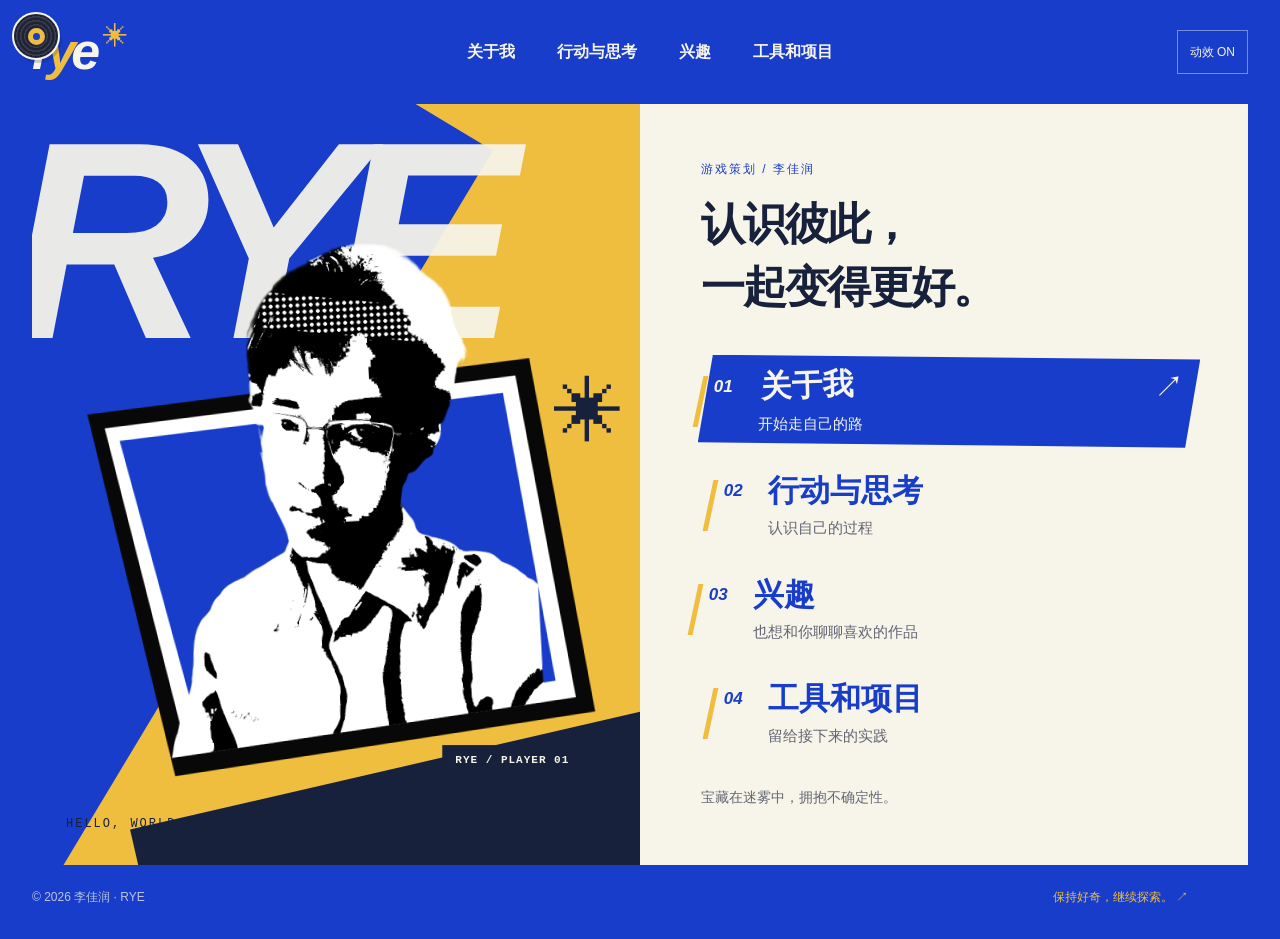
==== commit 1813a241: "Sync latest game-inspired homepage design and portrait" ====
--- a/design-v2.html
+++ b/design-v2.html
@@ -4,79 +4,31 @@
   <meta charset="UTF-8" />
   <meta name="viewport" content="width=device-width, initial-scale=1.0" />
   <meta name="theme-color" content="#183dcb" />
-  <title>Rye · 坡上麦田 — 第二版设计预览</title>
+  <title>Rye · 最新游戏界面预览</title>
   <meta name="description" content="我是李佳润，Rye，一名游戏策划。这里记录我的入行经历、行动与思考，以及喜欢的故事和音乐。认识彼此，一起变得更好。" />
-  <link rel="stylesheet" href="css/style.css?v=environment-1" />
-  <link rel="stylesheet" href="css/open-sky.css?v=reading-2" />
-  <script src="js/main.js?v=environment-1" defer></script>
+  <link rel="stylesheet" href="css/style.css?v=game-1" />
+  <script src="js/main.js?v=game-1" defer></script>
+  <link rel="stylesheet" href="css/game-ui.css?v=alignment-20261122" />
+  <script src="js/game-ui.js?v=alignment-20261122" defer></script>
 </head>
-<body class="open-sky">
-  <div class="sky-scene" aria-hidden="true">
-    <div class="sky-light"></div>
-    <svg class="wind-lines" viewBox="0 0 1440 900" preserveAspectRatio="xMidYMid slice"><path d="M-100 300Q260 200 700 50M-100 323Q260 228 700 70M790 105Q1100 40 1520 85M1040 640Q1300 520 1600 505" /></svg>
-    <div class="far-hill"></div>
-    <div class="near-hill"></div>
-    <svg class="wheat-field" viewBox="0 0 1440 370" preserveAspectRatio="xMidYMax slice">
-      <defs>
-        <g id="grain">
-          <path class="stem" d="M0 168Q10 82 27 8M19 50L4 15M23 35L40 2M14 75L-2 40M19 58L39 23M9 99L-8 64M13 82L35 49" />
-          <path d="M25 24Q13 8 30-8Q43 9 25 24M21 43Q-4 35 1 15Q24 20 21 43M22 44Q45 45 49 23Q27 24 22 44M16 67Q-10 58-5 37Q19 44 16 67M17 68Q40 70 47 48Q23 46 17 68M11 92Q-16 81-11 60Q13 67 11 92M12 93Q36 95 42 73Q19 71 12 93M6 116Q-21 105-17 84Q9 91 6 116M7 117Q30 120 37 97Q14 94 7 117" />
-        </g>
-      </defs>
-      <g class="distant-grains">
-        <use href="#grain" transform="translate(30 252) scale(.38) rotate(-12)"/><use href="#grain" transform="translate(91 242) scale(.42) rotate(-8)"/><use href="#grain" transform="translate(157 225) scale(.4) rotate(-5)"/><use href="#grain" transform="translate(212 215) scale(.44) rotate(4)"/><use href="#grain" transform="translate(270 204) scale(.4) rotate(-8)"/><use href="#grain" transform="translate(327 192) scale(.45) rotate(4)"/><use href="#grain" transform="translate(383 180) scale(.4) rotate(-12)"/><use href="#grain" transform="translate(446 168) scale(.42) rotate(-7)"/><use href="#grain" transform="translate(508 154) scale(.42) rotate(6)"/><use href="#grain" transform="translate(565 141) scale(.4) rotate(-6)"/><use href="#grain" transform="translate(622 128) scale(.42) rotate(-5)"/><use href="#grain" transform="translate(680 117) scale(.45) rotate(4)"/><use href="#grain" transform="translate(739 103) scale(.4) rotate(-8)"/><use href="#grain" transform="translate(798 92) scale(.4) rotate(3)"/><use href="#grain" transform="translate(859 81) scale(.4) rotate(-10)"/><use href="#grain" transform="translate(923 72) scale(.44) rotate(-5)"/><use href="#grain" transform="translate(985 60) scale(.4) rotate(5)"/><use href="#grain" transform="translate(1047 51) scale(.44) rotate(-8)"/><use href="#grain" transform="translate(1110 41) scale(.4) rotate(-3)"/><use href="#grain" transform="translate(1170 34) scale(.44) rotate(3)"/><use href="#grain" transform="translate(1234 28) scale(.4) rotate(-5)"/><use href="#grain" transform="translate(1297 22) scale(.45) rotate(-9)"/><use href="#grain" transform="translate(1358 18) scale(.4) rotate(3)"/><use href="#grain" transform="translate(1416 13) scale(.45) rotate(-4)"/>
-      </g>
-      <g class="foreground-grains"><use href="#grain" transform="translate(8 217) scale(1.2) rotate(-15)"/><use href="#grain" transform="translate(68 247) scale(1.05) rotate(8)"/><use href="#grain" transform="translate(145 223) scale(1.25) rotate(-10)"/><use href="#grain" transform="translate(210 250) scale(.9) rotate(2)"/><use href="#grain" transform="translate(1190 250) scale(1.3) rotate(8)"/><use href="#grain" transform="translate(1280 205) scale(1.3) rotate(-6)"/><use href="#grain" transform="translate(1375 160) scale(1.55) rotate(-2)"/></g>
-      <g class="field-lines"><path d="M180 370Q510 240 1440 165M415 370Q880 215 1440 200M790 370Q1180 257 1440 255"/></g>
-    </svg>
-  </div>
+<body class="game-shell">
   <a class="skip-link" href="#main">跳到正文</a>
   <div class="site-shell">
     <header class="site-header">
-      <a class="brand" href="#about" aria-label="Rye，返回首页">r<span class="brand-y">y</span>e<span class="brand-star" aria-hidden="true">✳</span></a>
-      <nav class="navigation" aria-label="主要导航">
-        <a href="#about" class="nav-link is-active" aria-current="page"><span>01</span>关于我</a>
-        <a href="#action" class="nav-link"><span>02</span>行动与思考</a>
-        <a href="#life" class="nav-link"><span>03</span>兴趣</a>
-        <a href="#music" class="nav-link"><span>04</span>音乐大厅</a>
-        <a href="#shares" class="nav-link"><span>05</span>工具和项目</a>
-      </nav>
-      <span class="header-note">不止一种可能<br />A LITTLE WORLD BY RYE</span>
+      <a class="brand" href="#menu" aria-label="Rye，返回主菜单">r<span class="brand-y">y</span>e<span class="brand-star" aria-hidden="true">✳</span></a>
+      <nav class="navigation" aria-label="主要导航"><a href="#about" class="nav-link">关于我</a><a href="#action" class="nav-link">行动与思考</a><a href="#life" class="nav-link">兴趣</a><a href="#shares" class="nav-link">工具和项目</a></nav><button class="motion-toggle" type="button" aria-pressed="true">动效 ON</button>
+      <span class="header-note">A LITTLE WORLD<br />BY RYE</span>
     </header>
 
     <main id="main" tabindex="-1">
-      <section class="panel home-panel is-active" id="about" aria-labelledby="home-title">
-        <div class="identity">
-          <div class="identity-top"><span>HELLO, WORLD.</span><span>保持好奇 / 继续探索</span></div>
-          <div class="rye-wordmark" aria-hidden="true">RYE</div>
-          <svg class="wheat-art" viewBox="0 0 460 400" fill="none" aria-hidden="true">
-            <circle cx="263" cy="203" r="145" stroke="currentColor" stroke-width="1" />
-            <circle cx="263" cy="203" r="126" stroke="currentColor" stroke-width="1" stroke-dasharray="2 8" />
-            <path d="M79 385C180 304 253 185 312 43M146 400C222 316 296 249 399 205" stroke="currentColor" stroke-width="4" />
-            <g fill="currentColor">
-              <path d="M296 83Q269 45 299 8Q326 48 296 83ZM282 113Q236 99 242 55Q288 71 282 113ZM281 115Q325 116 345 74Q302 72 281 115ZM264 151Q219 136 222 95Q268 109 264 151ZM264 151Q309 155 332 113Q289 111 264 151ZM245 190Q199 176 200 134Q248 147 245 190ZM245 190Q289 196 316 155Q270 151 245 190ZM221 230Q176 213 177 171Q224 186 221 230ZM221 230Q265 239 295 198Q249 192 221 230ZM196 267Q151 251 148 209Q196 224 196 267ZM196 267Q240 279 271 239Q225 232 196 267ZM369 225Q373 188 415 180Q412 220 369 225ZM339 245Q335 205 371 186Q379 226 339 245ZM337 248Q368 275 402 251Q373 222 337 248ZM305 273Q300 234 331 213Q343 254 305 273ZM302 276Q332 306 368 284Q337 252 302 276ZM271 303Q260 264 288 240Q306 278 271 303ZM269 306Q298 337 334 318Q306 285 269 306Z" />
-            </g>
-            <path d="M42 178h31m-15-15v30M385 68h24m-12-12v24M362 345h35m-17-17v34" stroke="currentColor" stroke-width="2" />
-          </svg>
-          <div class="name-block">
-            <p class="identity-kicker">在这里，认识一个具体的人。</p>
-            <div class="name-line"><h1 id="home-title">李佳润<span>Rye.</span></h1><span class="occupation">游戏策划<span>GAME PLANNER</span></span></div>
-            <p class="purpose">认识彼此，<br />一起变得更好<span class="period">。</span></p>
-            <p class="purpose-en">LET’S MEET. LET’S GROW.</p>
-          </div>
-          <div class="identity-bottom"><a href="#stories">从一段故事开始 <span aria-hidden="true">↘</span></a><span>SCROLL TO EXPLORE</span></div>
-          <svg class="mobile-field" viewBox="0 0 390 174" preserveAspectRatio="none" aria-hidden="true">
-            <path d="M0 75Q180 25 390 0V174H0Z" fill="#f6dd8e"/>
-            <path d="M0 103Q185 48 390 28V174H0Z" fill="#e9b83f"/>
-            <g fill="#ffe49a" color="#ffe49a">
-              <use href="#grain" transform="translate(20 98) scale(.23)"/><use href="#grain" transform="translate(61 83) scale(.25)"/><use href="#grain" transform="translate(105 72) scale(.22)"/><use href="#grain" transform="translate(147 61) scale(.25)"/><use href="#grain" transform="translate(190 50) scale(.22)"/><use href="#grain" transform="translate(232 40) scale(.25)"/><use href="#grain" transform="translate(275 31) scale(.23)"/><use href="#grain" transform="translate(318 22) scale(.25)"/><use href="#grain" transform="translate(360 16) scale(.22)"/>
-            </g>
-            <g fill="none" stroke="#fff0b4" opacity=".4"><path d="M0 153Q190 95 390 80M80 174Q230 126 390 112"/></g>
-          </svg>
-        </div>
-
+<section class="panel menu-panel is-active" id="menu" aria-labelledby="menu-title">
+ <div class="menu-art" aria-hidden="true"><span class="menu-word">RYE</span><div class="menu-portrait"><img src="review/p5-tutorial-2026-11-21/p5-portrait-blue-transparent.png" width="1200" height="1200" alt="" fetchpriority="high" decoding="async" draggable="false"><span class="portrait-stamp">RYE / PLAYER 01</span></div><span class="art-caption">HELLO, WORLD. / RYE</span><span class="art-corner">✳</span></div>
+ <div class="menu-content"><p class="eyebrow">游戏策划 / 李佳润</p><h1 id="menu-title" tabindex="-1">认识彼此，<br>一起变得更好。</h1><nav class="main-choices" aria-label="从这里开始"><a href="#about"><span>01</span><strong>关于我</strong><i aria-hidden="true">↗</i><small>开始走自己的路</small></a><a href="#action"><span>02</span><strong>行动与思考</strong><i aria-hidden="true">↗</i><small>认识自己的过程</small></a><a href="#life"><span>03</span><strong>兴趣</strong><i aria-hidden="true">↗</i><small>也想和你聊聊喜欢的作品</small></a><a href="#shares"><span>04</span><strong>工具和项目</strong><i aria-hidden="true">↗</i><small>留给接下来的实践</small></a></nav><p class="menu-foot">宝藏在迷雾中，拥抱不确定性。</p></div>
+ </section>
+      <section class="panel home-panel" id="about" aria-labelledby="home-title" hidden>
+        <a class="page-return" href="#menu"><span class="return-mark" aria-hidden="true">←</span><span>返回主菜单</span></a><div class="page-heading about-heading"><p class="eyebrow">01 / ABOUT ME</p><h1 id="home-title" tabindex="-1">一些关于我的事</h1><p>李佳润 · Rye / 游戏策划</p></div>
         <div class="home-stories" id="stories">
-          <div class="section-overline"><span>一些关于我的事</span><span>GET TO KNOW ME ↙</span></div>
+          <div class="section-overline"><span>一些关于我的事</span><span>GET TO KNOW ME</span></div>
           <article class="intro-row">
             <div class="intro-number" aria-hidden="true">01<span>START</span></div>
             <div class="intro-copy">
@@ -104,17 +56,17 @@
       </section>
 
       <section class="panel reading-panel" id="action" aria-labelledby="action-title" hidden>
-        <div class="page-heading" data-action-heading><p class="eyebrow">02 / KNOW YOURSELF</p><h1 id="action-title" tabindex="-1">行动与思考<span>↗</span></h1><p>认识自己的过程。</p></div>
-        <nav class="topic-directory" aria-label="选择阅读主题">
-          <a href="#action/cognition"><span class="topic-number">01</span><span><strong>认知</strong><span>几个容易听懂，却不容易内化的想法</span></span><span aria-hidden="true">↗</span></a>
-          <a href="#action/environment"><span class="topic-number">02</span><span><strong>环境</strong><span>过去的自己，也和过去的环境有关</span></span><span aria-hidden="true">↗</span></a>
-          <a href="#action/home"><span class="topic-number">03</span><span><strong>房子</strong><span>想住在什么样的地方</span></span><span aria-hidden="true">↗</span></a>
-          <a href="#action/work"><span class="topic-number">04</span><span><strong>工作</strong><span>游戏策划、做家教</span></span><span aria-hidden="true">↗</span></a>
-          <a href="#action/relationship"><span class="topic-number">05</span><span><strong>恋爱关系</strong><span>想法与改变</span></span><span aria-hidden="true">↗</span></a>
-        </nav>
+        <a class="page-return action-menu-return" href="#menu"><span class="return-mark" aria-hidden="true">←</span><span>返回主菜单</span></a><div class="page-heading" data-action-heading><p class="eyebrow">02 / KNOW YOURSELF</p><h1 id="action-title" tabindex="-1">行动与思考<span>↗</span></h1><p>认识自己的过程。</p></div>
+        <div class="topic-stage"><nav class="topic-directory" aria-label="选择阅读主题">
+          <a href="#action/cognition" data-topic-preview="0"><svg viewBox="0 0 100 100" fill="none" stroke="currentColor" stroke-width="5" stroke-linecap="square" aria-hidden="true"><path d="M20 78V48L48 20m-28 28h42m-14-28h20v20M62 48h18v30"/></svg><span class="topic-number">01</span><span><strong>认知</strong><span>有些机会，开始尝试以后才看得见。</span></span><span aria-hidden="true">↗</span></a>
+          <a href="#action/environment" data-topic-preview="1"><svg viewBox="0 0 100 100" fill="none" stroke="currentColor" stroke-width="5" stroke-linecap="square" aria-hidden="true"><path d="M18 16h64v68H18zM50 16v68M18 48h64"/></svg><span class="topic-number">02</span><span><strong>环境</strong><span>环境不仅影响能做什么，也影响拿什么经历来认识自己。</span></span><span aria-hidden="true">↗</span></a>
+          <a href="#action/home" data-topic-preview="2"><svg viewBox="0 0 100 100" fill="none" stroke="currentColor" stroke-width="5" stroke-linecap="square" aria-hidden="true"><path d="M12 48L50 16l38 32M24 40v44h52V40M43 84V60h16v24"/></svg><span class="topic-number">03</span><span><strong>房子</strong><span>住过这些地方，现在比较在意阳光、卫生和自己的空间。</span></span><span aria-hidden="true">↗</span></a>
+          <a href="#action/work" data-topic-preview="3"><svg viewBox="0 0 100 100" fill="none" stroke="currentColor" stroke-width="5" stroke-linecap="square" aria-hidden="true"><path d="M20 76l5-20L69 12l19 19-44 44-24 5zM25 56l19 19M59 22l19 19"/></svg><span class="topic-number">04</span><span><strong>工作</strong><span>比较喜欢人物美术和技能特效需求这部分。</span></span><span aria-hidden="true">↗</span></a>
+          <a href="#action/relationship" data-topic-preview="4"><svg viewBox="0 0 100 100" fill="none" stroke="currentColor" stroke-width="5" stroke-linecap="square" aria-hidden="true"><path d="M55 28a25 25 0 1 0 0 44M45 28a25 25 0 1 1 0 44"/></svg><span class="topic-number">05</span><span><strong>恋爱关系</strong><span>和不同的人交流后，原来的一些想法变了。</span></span><span aria-hidden="true">↗</span></a>
+        </nav><aside class="topic-preview" aria-hidden="true"><svg viewBox="0 0 100 100" fill="none" stroke="currentColor" stroke-width="5" stroke-linecap="square" aria-hidden="true"><path d="M20 78V48L48 20m-28 28h42m-14-28h20v20M62 48h18v30"/></svg><span>01 / 认知</span><p>有些机会，开始尝试以后才看得见。</p></aside></div>
         <div class="article-toolbar" hidden>
           <p class="article-path"><span class="know-yourself">KNOW YOURSELF</span>行动与思考 / <span data-topic-name></span></p>
-          <nav aria-label="文章返回"><a href="#about" data-reading-return hidden>↙ 返回刚才的位置</a><a href="#action">浏览全部主题 ↗</a></nav>
+          <nav aria-label="文章返回"><a href="#about" data-reading-return hidden><span class="return-mark" aria-hidden="true">←</span><span data-return-label>返回刚才的位置</span></a><a href="#action" class="all-topics">全部主题 ↗</a></nav>
         </div>
         <div class="reading-layout">
           <aside class="reading-index chapter-index" aria-label="认知小节"><span>本篇目录 / 5 节</span><a href="#action/cognition/uncertainty">01 拥抱不确定性</a><a href="#action/cognition/growth">02 成长型思维</a><a href="#action/cognition/agency">03 主体思维</a><a href="#action/cognition/action">04 行动引领思考</a><a href="#action/cognition/learning">05 向有成果的人学习</a></aside>
@@ -257,34 +209,59 @@
       </section>
 
       <section class="panel collection-panel" id="life" aria-labelledby="life-title" hidden>
+        <a class="page-return" href="#menu"><span class="return-mark" aria-hidden="true">←</span><span>返回主菜单</span></a>
         <div class="page-heading"><p class="eyebrow">03 / SIDE QUESTS</p><h1 id="life-title" tabindex="-1">故事之外，还有故事<span>✳</span></h1><p>电影、番剧、游戏和书。也想和你聊聊喜欢的作品。</p></div>
-        <div class="interest-categories" aria-label="兴趣范围"><span>电影 <i>FILMS</i></span><span>番剧 <i>ANIMATION</i></span><span>游戏 <i>GAMES</i></span><span>书 <i>BOOKS</i></span></div>
-        <div class="collection-note"><span class="large-asterisk" aria-hidden="true">✳</span><div><p class="eyebrow">书架上的两个名字</p><h2>《麦田里的守望者》<br />《伟大为什么不能被计划》</h2><p>先记下提到过的书。具体的阅读感受、电影和番剧清单，之后慢慢整理。</p></div></div>
-        <div class="text-links"><a href="#music">换个频道，去音乐大厅 ↗</a><a href="#about" data-return-home>回到关于我 ↙</a></div>
+        <div class="interest-categories" role="group" aria-label="兴趣类别" hidden>
+          <button type="button" data-interest-category="interest-animation" aria-controls="interest-animation" aria-pressed="true">番剧 <i>19 部／系列</i></button>
+          <button type="button" data-interest-category="interest-games" aria-controls="interest-games" aria-pressed="false">游戏 <i>6 款</i></button>
+          <button type="button" data-interest-category="interest-films" aria-controls="interest-films" aria-pressed="false">电影 <i>10 部</i></button>
+          <button type="button" data-interest-category="interest-books" aria-controls="interest-books" aria-pressed="false">书 <i>8 本</i></button>
+        </div>
+        <section class="interest-collection" id="interest-animation" aria-labelledby="interest-animation-title">
+          <h2 id="interest-animation-title">最喜欢的一些番剧</h2>
+          <ul class="interest-list">
+            <li>物语系列</li><li>CLANNAD</li><li>心理测量者</li><li>狼与香辛料</li><li>反叛的鲁路修</li>
+            <li>轻音少女</li><li>排球少年</li><li>三月的狮子</li><li>来自深渊</li><li>暗杀教室</li>
+            <li>FLCL（特别的她）</li><li>葬送的芙莉莲</li><li>血界战线</li><li>冰菓</li><li>龙与虎</li>
+            <li>宝石之国</li><li>漂流少年</li><li>Angel Beats!</li><li>xxxHOLiC</li>
+          </ul>
+        </section>
+        <section class="interest-collection" id="interest-games" aria-labelledby="interest-games-title">
+          <h2 id="interest-games-title">玩过的一部分游戏</h2>
+          <ul class="interest-list"><li>八方旅人</li><li>最终幻想7</li><li>女神异闻录5</li><li>鸣潮</li><li>英雄联盟</li><li>杀戮尖塔</li></ul>
+        </section>
+        <section class="interest-collection" id="interest-films" aria-labelledby="interest-films-title">
+          <h2 id="interest-films-title">喜欢、也推荐的电影</h2>
+          <ul class="interest-list"><li>海上钢琴师</li><li>怦然心动</li><li>黑天鹅</li><li>银翼杀手</li><li>天堂电影院</li><li>天使爱美丽</li><li>飞越疯人院</li><li>死亡诗社</li><li>爱乐之城</li><li>楚门的世界</li></ul>
+        </section>
+        <section class="interest-collection" id="interest-books" aria-labelledby="interest-books-title">
+          <h2 id="interest-books-title">推荐的书</h2>
+          <ul class="interest-list"><li>麦田里的守望者</li><li>伟大为什么不能被计划</li><li>被讨厌的勇气</li><li>绿野仙踪</li><li>变形记</li><li>禅与摩托车维修艺术</li><li>纳瓦尔宝典</li><li>老人与海</li></ul>
+        </section>
+        <div class="text-links"><a href="#music">换个频道，去音乐大厅 ↗</a><a href="#about" class="page-return" data-return-home><span class="return-mark" aria-hidden="true">←</span><span>返回自我介绍</span></a></div>
       </section>
 
       <section class="panel collection-panel" id="music" aria-labelledby="music-title" hidden>
+        <a class="page-return" href="#menu"><span class="return-mark" aria-hidden="true">←</span><span>返回主菜单</span></a>
         <div class="page-heading"><p class="eyebrow">04 / MUSIC HALL</p><h1 id="music-title" tabindex="-1">音乐大厅<span>♪</span></h1><p>给喜欢的音乐，留一个位置。</p></div>
-        <p class="collection-description">先留下六个名字。曲目还在整理，这里暂时没有播放功能。</p>
-        <div class="music-grid" aria-label="音乐内容的六个候选名称">
-          <article class="music-item"><span>01 /</span><h2>NO<br />LIMIT</h2><p>不设限</p><span class="music-mark" aria-hidden="true">↗</span></article>
-          <article class="music-item"><span>02 /</span><h2 aria-label="OTHERWORLD">OTHER<br />WORLD</h2><p>另一个世界</p><span class="music-mark" aria-hidden="true">✳</span></article>
-          <article class="music-item"><span>03 /</span><h2>FOREVER<br />YOUNG</h2><p>永远年轻</p><span class="music-mark" aria-hidden="true">∞</span></article>
-          <article class="music-item"><span>04 /</span><h2>AFTER<br />DARK</h2><p>午夜之后</p><span class="music-mark" aria-hidden="true">☾</span></article>
-          <article class="music-item"><span>05 /</span><h2>GOOD<br />VIBES</h2><p>天气俱乐部</p><span class="music-mark" aria-hidden="true">☼</span></article>
-          <article class="music-item"><span>06 /</span><h2>SOUL<br />SPACE</h2><p>灵魂留白</p><span class="music-mark" aria-hidden="true">≈</span></article>
-        </div>
-        <a class="return-button" href="#about" data-return-home>↙ 回到关于我</a>
+        <p class="collection-description">音乐分为两类，曲目还在整理。右下角的小唱片可展开、移动；这里暂时没有播放功能。</p><div class="music-categories"><section><span aria-hidden="true">♩</span><h2>有人声的音乐</h2><p>尚未添加曲目。</p></section><section><span aria-hidden="true">♫</span><h2>纯音乐</h2><p>尚未添加曲目。</p></section></div><a class="page-return" href="#about" data-return-home><span class="return-mark" aria-hidden="true">←</span><span>回到关于我</span></a>
       </section>
 
       <section class="panel collection-panel" id="shares" aria-labelledby="shares-title" hidden>
+        <a class="page-return" href="#menu"><span class="return-mark" aria-hidden="true">←</span><span>返回主菜单</span></a>
         <div class="page-heading"><p class="eyebrow">05 / WORK IN PROGRESS</p><h1 id="shares-title" tabindex="-1">工具和项目分享<span>↗</span></h1><p>做过的东西，和想分享的发现。</p></div>
-        <div class="empty-note"><span aria-hidden="true">＋</span><h2>留一块地方，给接下来的实践。</h2><p>具体工具和项目还在整理，有内容后再放进来。</p><a class="return-button" href="#about" data-return-home>↙ 先认识一下我</a></div>
+        <div class="empty-note"><span aria-hidden="true">＋</span><h2>留一块地方，给接下来的实践。</h2><p>具体工具和项目还在整理，有内容后再放进来。</p><a class="page-return" href="#about" data-return-home><span class="return-mark" aria-hidden="true">←</span><span>先认识一下我</span></a></div>
       </section>
     </main>
+    <div class="menu-burst" aria-hidden="true" hidden>✳</div>
+    <div class="scene-transition" aria-hidden="true" hidden><div class="scene-cuts"><i></i><i></i><i></i></div><span></span></div>
 
     <footer class="site-footer"><span>© <span id="year">2026</span> 李佳润 · RYE</span><span>保持好奇，继续探索。<span aria-hidden="true"> ↗</span></span></footer>
   </div>
   <noscript><style>.panel[hidden] { display: block !important; } .reading-index { position: static; }</style><p class="noscript-note">当前显示所有栏目；开启 JavaScript 后可使用栏目切换和阅读位置恢复。</p></noscript>
+<aside class="sound-widget" aria-label="音乐附件" data-kind="vocal">
+ <button class="sound-disc" type="button" aria-label="音乐：展开歌单；方向键移动，Home归位" aria-expanded="false" aria-controls="sound-options"><span aria-hidden="true"></span></button>
+ <div class="sound-options" id="sound-options" hidden><div class="sound-controls"><button type="button" data-sound-kind="vocal" aria-label="有人声的音乐" aria-pressed="true"><svg viewBox="0 0 24 24" aria-hidden="true"><rect x="8" y="2" width="8" height="13" rx="4"/><path d="M5 10v2a7 7 0 0 0 14 0v-2M12 19v3M8 22h8"/></svg></button><button type="button" data-sound-kind="instrumental" aria-label="纯音乐" aria-pressed="false"><svg viewBox="0 0 24 24" aria-hidden="true"><path d="M3 3h18v18H3zM9 3v18M15 3v18M6 3v9M12 3v9M18 3v9"/></svg></button><button type="button" disabled aria-label="播放不可用：尚未添加曲目"><svg viewBox="0 0 24 24" aria-hidden="true"><path d="M7 4l13 8-13 8zM3 3l18 18"/></svg></button></div><p class="sound-caption"><strong>有人声的音乐</strong><span>曲目整理中 · 暂不可播放</span></p><a href="#music">音乐内容 ↗</a></div>
+ </aside>
 </body>
 </html>
--- a/css/style.css
+++ b/css/style.css
@@ -98,8 +98,16 @@
 .return-button:hover { background: var(--gold); color: var(--blue); }
 .return-button:focus-visible { outline-offset: 4px; }
 .interest-categories { display: grid; grid-template-columns: repeat(4, 1fr); border-bottom: 1px solid var(--line); }
-.interest-categories > span { padding: 26px 0; font-size: 22px; font-weight: 800; color: var(--blue); }
-.interest-categories i { display: block; font: 9px/1.5 Consolas, monospace; letter-spacing: 1px; margin-top: 9px; }
+.interest-categories > button { min-height: 72px; padding: 16px 8px; border: 0; border-bottom: 4px solid transparent; background: none; text-align: left; font-size: 20px; font-weight: 800; color: var(--blue); cursor: pointer; }
+.interest-categories > button[aria-pressed="true"] { border-bottom-color: var(--blue); background: var(--gold); }
+.interest-categories > button:hover { border-bottom-color: var(--blue); }
+.interest-categories > button:focus-visible { outline: 3px solid var(--blue); outline-offset: -3px; }
+.interest-categories i { display: block; font: normal 14px/1.5 var(--sans); margin-top: 6px; }
+.interest-collection { padding: 32px 0; }
+.interest-collection h2 { color: var(--blue-dark); font-size: 22px; line-height: 1.6; margin-bottom: 20px; }
+.interest-list { display: grid; grid-template-columns: repeat(2, minmax(0, 1fr)); gap: 0 32px; list-style: none; padding: 0; margin: 0; }
+.interest-list li { padding: 12px 0; border-bottom: 1px solid var(--line); font-size: 18px; line-height: 1.8; overflow-wrap: anywhere; }
+@media (max-width: 600px) { .interest-list { grid-template-columns: 1fr; } .interest-list li { font-size: 17px; } }
 .collection-note { display: flex; align-items: center; gap: 42px; padding: 54px 0; }
 .large-asterisk { font: 160px/1 Arial, sans-serif; color: var(--gold); }
 .collection-note h2 { font-size: 23px; line-height: 1.9; }
@@ -181,7 +189,7 @@
   .note-entry h2 { font-size: 22px; }
   .note-entry p { font-size: 13px; }
   .interest-categories { grid-template-columns: repeat(2, 1fr); }
-  .interest-categories > span { padding: 23px 0; font-size: 21px; }
+  .interest-categories > button { font-size: 18px; }
   .collection-note { display: block; padding: 30px 0; }
   .large-asterisk { font-size: 85px; display: block; margin-bottom: 25px; }
   .collection-note h2 { font-size: 18px; }
--- a/css/game-ui.css
+++ b/css/game-ui.css
@@ -0,0 +1,183 @@
+/* Current abstract game interface; historic versions retain their own assets. */
+:root { --blue: #183dcb; --blue-dark: #15319c; --ink: #17213c; --gold: #f0be3e; --paper: #f7f4e9; --muted: #626675; --line: #17213c24; }
+html { scroll-padding-top: 26px; }
+body.game-shell { padding: 0 32px; background: var(--blue); font-size: 18px; }
+button { color: inherit; }
+button:focus-visible, a:focus-visible, summary:focus-visible { outline: 3px solid var(--blue); outline-offset: 5px; }
+.site-shell { max-width: 1440px; }
+.site-header { min-height: 104px; gap: 28px; }
+.brand { font-size: 52px; }
+.navigation { gap: 10px; }
+.navigation .nav-link { font-size: 16px; padding: 13px 16px; }
+.nav-link.is-active { box-shadow: none; transform: skew(-5deg); }
+.header-note { display: none; }
+.motion-toggle { flex-shrink: 0; border: 1px solid #ffffff66; color: var(--paper); background: none; padding: 10px 12px; min-height: 44px; font-size: 12px; cursor: pointer; }
+.motion-toggle:focus-visible { outline-color: var(--gold); }
+main { min-height: calc(100svh - 176px); }
+.panel { animation: none !important; }
+h1[tabindex="-1"]:focus { outline: none; }
+.menu-panel { display: grid; grid-template-columns: 1fr 1fr; min-height: min(780px, calc(100svh - 176px)); overflow: hidden; }
+.menu-art { position: relative; min-height: 680px; overflow: hidden; background: var(--gold); isolation: isolate; }
+.menu-art::before { content: ''; position: absolute; width: 80%; height: 135%; background: var(--blue); transform: rotate(31deg); top: -20%; left: -42%; z-index: -1; }
+.menu-art::after { content: ''; position: absolute; background: var(--ink); height: 21%; width: 90%; bottom: -8%; right: -8%; transform: rotate(-13deg); z-index: -1; }
+.menu-word { position: absolute; top: 10px; left: -25px; font: 900 italic clamp(160px, 22vw, 330px)/.9 Arial, sans-serif; letter-spacing: -.11em; color: var(--paper); opacity: .94; }
+.menu-portrait { position: absolute; width: 94%; max-width: 570px; left: 3%; top: 16%; transform: rotate(-3deg); transition: transform 220ms cubic-bezier(.16,.8,.2,1); }
+.menu-portrait img { display: block; width: 100%; height: auto; object-fit: contain; user-select: none; }
+.portrait-stamp { position: absolute; right: 9%; bottom: 2%; padding: 8px 13px; color: var(--paper); background: var(--ink); font: 700 11px/1.3 Consolas,monospace; letter-spacing: 1px; transform: rotate(3deg); }
+.art-caption { position: absolute; bottom: 31px; left: 34px; font: 12px/1.6 Consolas,monospace; letter-spacing: 2px; }
+.art-corner { position: absolute; top: 36%; right: 16px; font: 70px/1 Arial; }
+.menu-content { align-self: center; padding: 55px 10%; }
+.eyebrow { font: 12px/1.8 Consolas,var(--sans); letter-spacing: 2px; margin-bottom: 12px; }
+.menu-content h1 { color: var(--ink); font-size: clamp(30px, 3.4vw, 49px); line-height: 1.45; letter-spacing: -2px; font-weight: 900; }
+.main-choices { display: grid; gap: 11px; margin: 36px -8px 25px; }
+.main-choices a { position: relative; display: grid; grid-template-columns: 32px 1fr 30px; gap: 2px 12px; align-items: center; padding: 11px 16px; color: var(--blue); transition: transform 180ms,background 180ms,color 180ms; }
+.main-choices a:nth-child(even) { margin-left: 15px; }
+.main-choices a::before { content: ''; position: absolute; width: 5px; height: 55%; background: var(--gold); top: 23%; left: 0; transform: skew(-12deg); }
+.main-choices a:hover, .main-choices a:focus-visible, .main-choices a.is-current { background: var(--blue); color: var(--paper); transform: translateX(5px); }
+.main-choices strong { font-size: clamp(22px, 2.4vw, 33px); font-weight: 900; }
+.main-choices span { font: italic 700 17px/1 Arial; }
+.main-choices i { font: normal 30px/1 Arial; }
+.main-choices small { grid-column: 2 / 4; color: var(--muted); font-size: 15px; line-height: 1.8; }
+.main-choices a:hover small, .main-choices a:focus-visible small, .main-choices a.is-current small { color: var(--paper); }
+.menu-panel[data-selection="1"] .menu-portrait { transform: rotate(-1deg) translateY(-5px); }
+.menu-panel[data-selection="2"] .menu-portrait { transform: rotate(-7deg) scale(1.025); }
+.menu-panel[data-selection="3"] .menu-portrait { transform: rotate(-4deg) translateX(5px); }
+.menu-art::before, .menu-word, .art-corner { transition: transform 220ms cubic-bezier(.16,.8,.2,1); }
+.menu-panel[data-selection="2"] .menu-art::before { transform: rotate(24deg) translateX(10px); }
+.menu-panel[data-selection="3"] .menu-word { transform: rotate(-5deg) translateY(12px); }
+.menu-panel[data-selection="1"] .art-corner, .menu-panel[data-selection="3"] .art-corner { transform: rotate(35deg); }
+.main-choices a { isolation: isolate; }
+.main-choices a::after { content: ''; position: absolute; inset: 0; background: var(--blue); clip-path: polygon(3% 0,100% 5%,97% 100%,0 94%); transform: scaleX(.2); transform-origin: left; opacity: 0; z-index: -1; transition: transform 180ms, opacity 180ms; }
+.main-choices a:hover, .main-choices a:focus-visible, .main-choices a.is-current { background: transparent; }
+.main-choices a:hover::after, .main-choices a:focus-visible::after, .main-choices a.is-current::after { opacity: 1; transform: scaleX(1); }
+.main-choices strong { transition: transform 180ms; transform-origin: left; }
+.main-choices a.is-current strong { transform: rotate(-2deg) translateX(3px); }
+.main-choices i { opacity: 0; transform: translateX(-8px); transition: opacity 180ms, transform 180ms; }
+.main-choices a.is-current i { opacity: 1; transform: none; }
+/* Visual overlays never own navigation, focus or pointer input. */
+.menu-burst { position: fixed; z-index: 102; pointer-events: none; color: var(--gold); font: 180px/1 Arial,sans-serif; text-shadow: 3px 3px 0 var(--ink); }
+.scene-transition { position: fixed; inset: 0; z-index: 101; overflow: hidden; pointer-events: none; }
+.scene-cuts { position: absolute; inset: 0; }
+.scene-transition.is-returning .scene-cuts { transform: scaleX(-1); }
+.scene-cuts i { position: absolute; inset: -30%; background: var(--ink); transform: translateX(-140%) skewX(-18deg); }
+.scene-cuts i:nth-child(2) { background: var(--blue); top: 30%; bottom: 30%; }
+.scene-cuts i:nth-child(3) { background: var(--paper); top: 52%; bottom: 28%; }
+.scene-transition > span { position: absolute; left: 10%; top: 38%; max-width: 80%; color: var(--gold); font: 900 italic clamp(34px,7vw,100px)/1.3 var(--sans); letter-spacing: -2px; opacity: 0; }
+@media (max-width: 760px) { .menu-portrait { width: min(78%,330px); max-width: none; top: 4px; left: auto; right: 2%; } .portrait-stamp { font-size: 10px; padding: 6px 9px; } .menu-burst { font-size: 120px; } }
+@media (max-width: 360px) { .menu-portrait { width: 82%; right: 0; top: 7px; } }
+.menu-foot { font-size: 14px; color: var(--muted); line-height: 1.8; }
+.home-panel { display: block; padding: 38px 7% 55px; min-height: 720px; }
+.page-return { display: inline-flex; align-items: center; gap: 12px; min-height: 56px; font-size: 18px; font-weight: 800; color: var(--blue); margin-bottom: 24px; }
+.return-mark { display: inline-flex; justify-content: center; align-items: center; flex: 0 0 40px; width: 40px; height: 40px; background: var(--gold); color: var(--ink); font: 900 28px/1 Arial,sans-serif; clip-path: polygon(12% 0,100% 0,88% 100%,0 100%); transition: transform 180ms; }
+.page-return:hover .return-mark, [data-reading-return]:hover .return-mark { transform: translateX(-3px) rotate(-4deg); }
+.page-heading { border: 0; padding-bottom: 22px; }
+.page-heading h1 { color: var(--ink); font-size: clamp(32px, 4vw, 54px); line-height: 1.45; }
+.page-heading > p:last-child { font-size: 16px; }
+.page-heading h1 > span { color: var(--blue); font-size: .8em; }
+.home-stories { display: block; max-width: 780px; padding: 8px 0 0; margin: 0 auto; }
+.section-overline { display: none; }
+.intro-row { grid-template-columns: 40px 1fr; gap: 22px; padding: 30px 0 35px; border: 0; }
+.intro-number { font-size: 25px; }
+.intro-number > span { display: none; }
+.intro-copy h2 { font-size: 26px; color: var(--ink); margin-bottom: 18px; }
+.intro-copy h2 small { display: inline; padding-left: 14px; font-size: 14px; }
+.intro-copy p { font-size: 18px; line-height: 1.95; color: var(--ink); }
+.keyword { margin: 0 2px; padding: 0; }
+.keyword span { font-size: 12px; }
+.text-links { gap: 12px 25px; }
+.text-links a { font-size: 16px; min-height: 44px; display: inline-flex; align-items: center; line-height: 1.6; padding: 5px 0; border: 0; }
+.text-links a.page-return { font-size: 18px; min-height: 56px; gap: 12px; }
+.text-links a.page-return > span { margin-left: 0; }
+.stories-bottom p { font-size: 14px; }
+.reading-panel, .collection-panel { padding: 38px 7% 60px; min-height: 720px; }
+.topic-stage { display: grid; grid-template-columns: 1.2fr 1fr; gap: 7%; align-items: start; margin-top: 16px; }
+.topic-directory { width: 100%; margin: 0; }
+.topic-directory > a { position: relative; grid-template-columns: 45px 24px minmax(0,1fr) 22px; gap: 14px; min-height: 109px; padding: 19px 12px; border: 0; transition: transform 180ms, color 180ms, background 180ms; }
+.topic-directory > a:nth-child(even) { margin-left: 14px; }
+.topic-directory > a > svg { width: 42px; height: 42px; color: var(--blue); }
+.topic-number { background: none; clip-path: none; font-size: 14px; color: var(--muted); }
+.topic-directory strong { color: var(--ink); font-size: 27px; margin-bottom: 5px; }
+.topic-directory strong + span { font-size: 15px; line-height: 1.7; }
+.topic-directory > a:hover, .topic-directory > a:focus-visible { transform: translateX(5px); background: #f0be3e35; }
+.topic-directory > a.is-preview::before { content: ''; position: absolute; left: -3px; width: 5px; height: 45%; background: var(--blue); transform: skew(-10deg); }
+.topic-preview { position: sticky; top: 50px; padding: 30px 20px; color: var(--blue); }
+.topic-preview svg { display: block; width: min(100%,260px); height: 260px; margin: 0 auto 25px; stroke-width: 3; transform: rotate(-7deg); }
+.topic-preview span { display: block; font-size: 14px; margin-bottom: 16px; }
+.topic-preview p { font-size: 24px; line-height: 1.8; color: var(--ink); }
+.article-toolbar { align-items: center; padding-bottom: 20px; }
+.article-path { font-size: 14px; }
+.know-yourself { font-size: 12px; }
+.article-toolbar nav { gap: 10px 24px; }
+.article-toolbar a[data-reading-return] { min-height: 56px; gap: 12px; font-size: 18px; font-weight: 800; }
+.article-toolbar a.all-topics { font-size: 17px; min-height: 52px; font-weight: 700; }
+.is-reading-topic .note-entry p { font-size: 18px; line-height: 1.95; margin-bottom: 24px; }
+.is-reading-topic .note-entry h2 { color: var(--ink); }
+.note-index { font-size: 14px; }
+.is-reading-topic .note-subsection { border: 0; padding-top: 24px; margin-top: 40px; }
+.is-reading-topic .note-subsection h3 { color: var(--ink); font-size: 23px; padding-left: 15px; border-left: 4px solid var(--gold); }
+.chapter-index > span { font-size: 14px; letter-spacing: 0; }
+.chapter-index a { font-size: 15px; border-left: 2px solid var(--line); }
+.mobile-chapters summary, .mobile-chapters a { font-size: 15px; }
+.interest-categories { display: flex; flex-wrap: wrap; gap: 8px 12px; border: 0; margin: 20px 0 16px; }
+.interest-categories > button { min-height: 52px; padding: 10px 20px; font-size: 18px; background: #17213c08; border: 0; transform: skew(-5deg); transition: transform 180ms,background 180ms; }
+.interest-categories > button[aria-pressed="true"] { background: var(--blue); color: var(--paper); transform: translateY(-4px) skew(-5deg); }
+.interest-categories i { display: none; }
+.interest-collection { padding-top: 20px; }
+.interest-collection h2 { font-size: 20px; font-weight: 600; color: var(--muted); margin-bottom: 25px; }
+.interest-list { grid-template-columns: repeat(3,minmax(0,1fr)); gap: 34px 30px; align-items: center; padding-bottom: 20px; }
+.interest-list li:nth-child(3n+2) { margin-top: 30px; }
+.interest-list li { position: relative; display: flex; align-items: center; justify-content: center; text-align: center; min-height: 164px; padding: 28px 20px; border: 0; color: var(--ink); background: linear-gradient(120deg,#f0be3e24,transparent 75%); font-size: 20px; line-height: 1.75; font-weight: 700; isolation: isolate; }
+.interest-list li::before, .interest-list li::after { content: ''; position: absolute; width: 22px; height: 22px; border-color: var(--blue); border-style: solid; pointer-events: none; }
+#interest-animation li::before { left: 4px; top: 4px; border-width: 2px 0 0 2px; }
+#interest-animation li::after { right: 4px; bottom: 4px; border-width: 0 2px 2px 0; }
+#interest-games li::before { border: 0; left: 8px; top: 8px; width: 22px; height: 22px; background: var(--blue); clip-path: polygon(35% 0,65% 0,65% 35%,100% 35%,100% 65%,65% 65%,65% 100%,35% 100%,35% 65%,0 65%,0 35%,35% 35%); }
+#interest-games li::after { right: 10px; bottom: 12px; border: 0; height: 4px; width: 34px; background: var(--gold); transform: rotate(-10deg); }
+#interest-films li { background: #f0be3e18; border-block: 1px dashed #183dcb66; }
+#interest-films li::before, #interest-films li::after { top: calc(50% - 10px); background: var(--paper); border: 0; border-radius: 50%; width: 20px; height: 20px; }
+#interest-films li::before { left: -10px; } #interest-films li::after { right: -10px; }
+#interest-books li { padding-left: 30px; background: linear-gradient(90deg,#183dcb12,transparent); }
+#interest-books li::before { width: 4px; height: calc(100% - 20px); background: var(--blue); left: 8px; top: 10px; border: 0; }
+#interest-books li::after { display: none; }
+.collection-description { font-size: 17px; line-height: 1.9; max-width: 640px; }
+.music-categories { display: flex; gap: 60px; flex-wrap: wrap; padding: 40px 0; }
+.music-categories section { flex: 1 1 240px; border-left: 4px solid var(--gold); padding: 10px 25px; }
+.music-categories section > span { font-size: 40px; color: var(--blue); }
+.music-categories h2 { font-size: 23px; margin: 12px 0; }
+.music-categories p { font-size: 17px; color: var(--muted); }
+.empty-note { max-width: 680px; padding-top: 30px; }
+.empty-note p { font-size: 18px; }
+.empty-note > span { font-size: 70px; color: var(--blue); }
+.site-footer { font-size: 12px; letter-spacing: 0; padding: 22px 0 32px; padding-right: 60px; line-height: 1.7; }
+.sound-widget { position: fixed; z-index: 50; width: 48px; height: 48px; left: calc(100vw - 72px); top: calc(100dvh - 76px); }
+.sound-disc { display: grid; place-items: center; width: 48px; height: 48px; border-radius: 50%; padding: 0; border: 2px solid var(--paper); background: repeating-radial-gradient(circle,#202334 0 2px,#383d51 3px 4px); box-shadow: 2px 3px 0 #17213c33; cursor: grab; touch-action: none; }
+.sound-disc > span { width: 17px; height: 17px; border: 5px solid var(--gold); background: var(--blue); border-radius: 50%; }
+.sound-disc:focus-visible { outline-color: var(--gold); }
+.sound-widget.is-dragging .sound-disc { cursor: grabbing; }
+.sound-options { position: absolute; width: 226px; bottom: 61px; right: 0; padding: 14px; background: var(--paper); box-shadow: 4px 5px 0 #17213c33; border-top: 4px solid var(--gold); max-height: calc(100dvh - 24px); overflow-y: auto; }
+.sound-widget.opens-right .sound-options { right: auto; left: 0; }
+.sound-widget.opens-down .sound-options { bottom: auto; top: 61px; }
+.sound-controls { display: flex; gap: 8px; }
+.sound-controls button { display: grid; place-items: center; width: 52px; height: 46px; border: 0; background: #17213c0a; color: var(--blue); cursor: pointer; }
+.sound-controls button[aria-pressed="true"] { background: var(--gold); }
+.sound-controls button:disabled { opacity: .4; cursor: not-allowed; }
+.sound-controls svg { width: 24px; height: 24px; fill: none; stroke: currentColor; stroke-width: 1.7; stroke-linecap: round; }
+.sound-caption { margin: 12px 0 5px; font-size: 14px; line-height: 1.8; }
+.sound-caption strong, .sound-caption span { display: block; }
+.sound-caption span { color: var(--muted); font-size: 13px; }
+.sound-options > a { display: inline-flex; min-height: 44px; align-items: center; font-size: 14px; color: var(--blue); }
+@media (min-width: 961px) { .topic-directory strong + span { min-height: 26px; } }
+@media (max-width: 1100px) { .site-header { gap: 15px; } .navigation { gap: 0; } .navigation .nav-link { font-size: 15px; padding-inline: 10px; } .menu-content { padding: 40px 7%; } .menu-art { min-height: 650px; } .topic-stage { gap: 3%; grid-template-columns: 1.3fr 1fr; } }
+@media (max-width: 960px) { .topic-stage { display: block; } .topic-preview { display: none; } .topic-directory { max-width: 700px; margin-inline: auto; } .interest-list { grid-template-columns: repeat(2,minmax(0,1fr)); } .site-header { flex-wrap: wrap; } .menu-panel { grid-template-columns: .8fr 1fr; } .menu-content h1 { font-size: 33px; } .main-choices strong { font-size: 26px; } .menu-art { min-height: 640px; } .menu-word { font-size: 240px; } .portrait-letter { font-size: 170px; } }
+@media (max-width: 760px) { body.game-shell { padding: 0 16px; font-size: 17px; } .site-header { display: flex; padding: 22px 0 18px; gap: 16px; } .brand { margin: 0; font-size: 43px; } .navigation { order: 3; width: 100%; justify-content: flex-start; flex-wrap: wrap; gap: 4px; } .navigation .nav-link { font-size: 14px; min-height: 44px; padding: 11px 9px; } .motion-toggle { margin-left: auto; } .menu-panel { display: block; } .menu-art { min-height: 350px; height: 350px; } .menu-word { font-size: 210px; top: -9px; left: -14px; } .portrait-shadow, .portrait-letter { width: 43%; height: 70%; top: 20%; left: 42%; } .portrait-shadow { left: 47%; top: 24%; } .portrait-letter { font-size: 155px; } .portrait-letter span { font-size: 42px; } .art-caption { bottom: 20px; left: 22px; max-width: 37%; font-size: 12px; } .art-corner { top: 60%; left: 23px; right: auto; font-size: 53px; } .menu-content { padding: 32px 24px 38px; } .menu-content h1 { font-size: clamp(28px,7vw,40px); letter-spacing: -1px; } .main-choices { margin-top: 24px; } .main-choices strong { font-size: 25px; } .main-choices a { padding: 12px 10px; gap: 2px 6px; grid-template-columns: 26px 1fr 24px; } .main-choices small { font-size: 14px; } .home-panel, .reading-panel, .collection-panel, .is-reading-topic { padding: 24px 22px 44px; min-height: 600px; } .page-return { margin-bottom: 20px; } .intro-row { grid-template-columns: 1fr; gap: 8px; padding: 22px 0 30px; } .intro-number { font-size: 18px; } .intro-copy h2 { font-size: 23px; } .intro-copy h2 small { display: block; padding-left: 0; margin-top: 3px; } .intro-copy p, .is-reading-topic .note-entry p { font-size: 17px; line-height: 1.95; } .text-links a { font-size: 16px; } .stories-bottom { padding: 20px 0; } .stories-bottom p { font-size: 14px; } .page-heading h1 { font-size: 32px; } .page-heading > p:last-child { font-size: 16px; } .eyebrow { font-size: 12px; letter-spacing: 1px; } .topic-directory > a { grid-template-columns: 35px 20px minmax(0,1fr) 16px; gap: 9px; padding: 18px 3px; } .topic-directory > a:nth-child(even) { margin-left: 0; } .topic-directory > a > svg { width: 32px; height: 32px; } .topic-directory strong { font-size: 24px; } .topic-directory strong + span { font-size: 15px; } .topic-number { font-size: 12px; } .article-toolbar a[data-reading-return] { font-size: 18px; } .article-toolbar nav { gap: 4px 20px; } .article-path { font-size: 14px; } .know-yourself { font-size: 12px; } .is-reading-topic .note-subsection h3 { font-size: 21px; } .interest-categories { gap: 9px; } .interest-categories > button { font-size: 17px; padding: 10px 15px; } .interest-list { gap: 24px 16px; } .interest-list li { min-height: 155px; font-size: 18px; padding: 25px 13px; } .interest-collection h2 { font-size: 18px; } .site-footer { flex-wrap: wrap; font-size: 12px; gap: 8px; } .empty-note h2 { font-size: 23px; } .empty-note p { font-size: 17px; } }
+@media (max-width: 360px) { body.game-shell { padding: 0 10px; } .home-panel, .reading-panel, .collection-panel { padding-inline: 18px; } .menu-art { height: 300px; min-height: 300px; } .menu-word { font-size: 185px; } .portrait-letter { font-size: 130px; } .menu-content { padding-inline: 20px; } .navigation .nav-link { font-size: 14px; padding-inline: 7px; } .interest-list { grid-template-columns: 1fr; gap: 22px; } .interest-list li { min-height: 130px; } .topic-directory > a { grid-template-columns: 28px 18px minmax(0,1fr) 14px; gap: 6px; } .topic-directory > a > svg { width: 26px; } }
+@media (prefers-reduced-motion: reduce) { *, *::before, *::after { animation: none !important; transition: none !important; } }
+.motion-off *, .motion-off *::before, .motion-off *::after { animation: none !important; transition: none !important; }
+/* Vary spacing and cover proportions without assigning works a ranking. */
+@media (min-width: 961px) {
+  .interest-list { grid-template-columns: repeat(12,minmax(0,1fr)); }
+  .interest-list li { grid-column: span 4; background-size: 75% 100%; background-repeat: no-repeat; }
+  .interest-list li:nth-child(6n+2), .interest-list li:nth-child(6n+6) { grid-column: span 3; }
+  .interest-list li:nth-child(6n+3), .interest-list li:nth-child(6n+4) { grid-column: span 5; }
+}
+@media (max-width: 960px) { .interest-list li:nth-child(3n+2) { margin-top: 0; } .interest-list li:nth-child(even) { margin-top: 20px; } }
+@media (max-width: 360px) { .interest-list li:nth-child(even) { margin-top: 0; } }
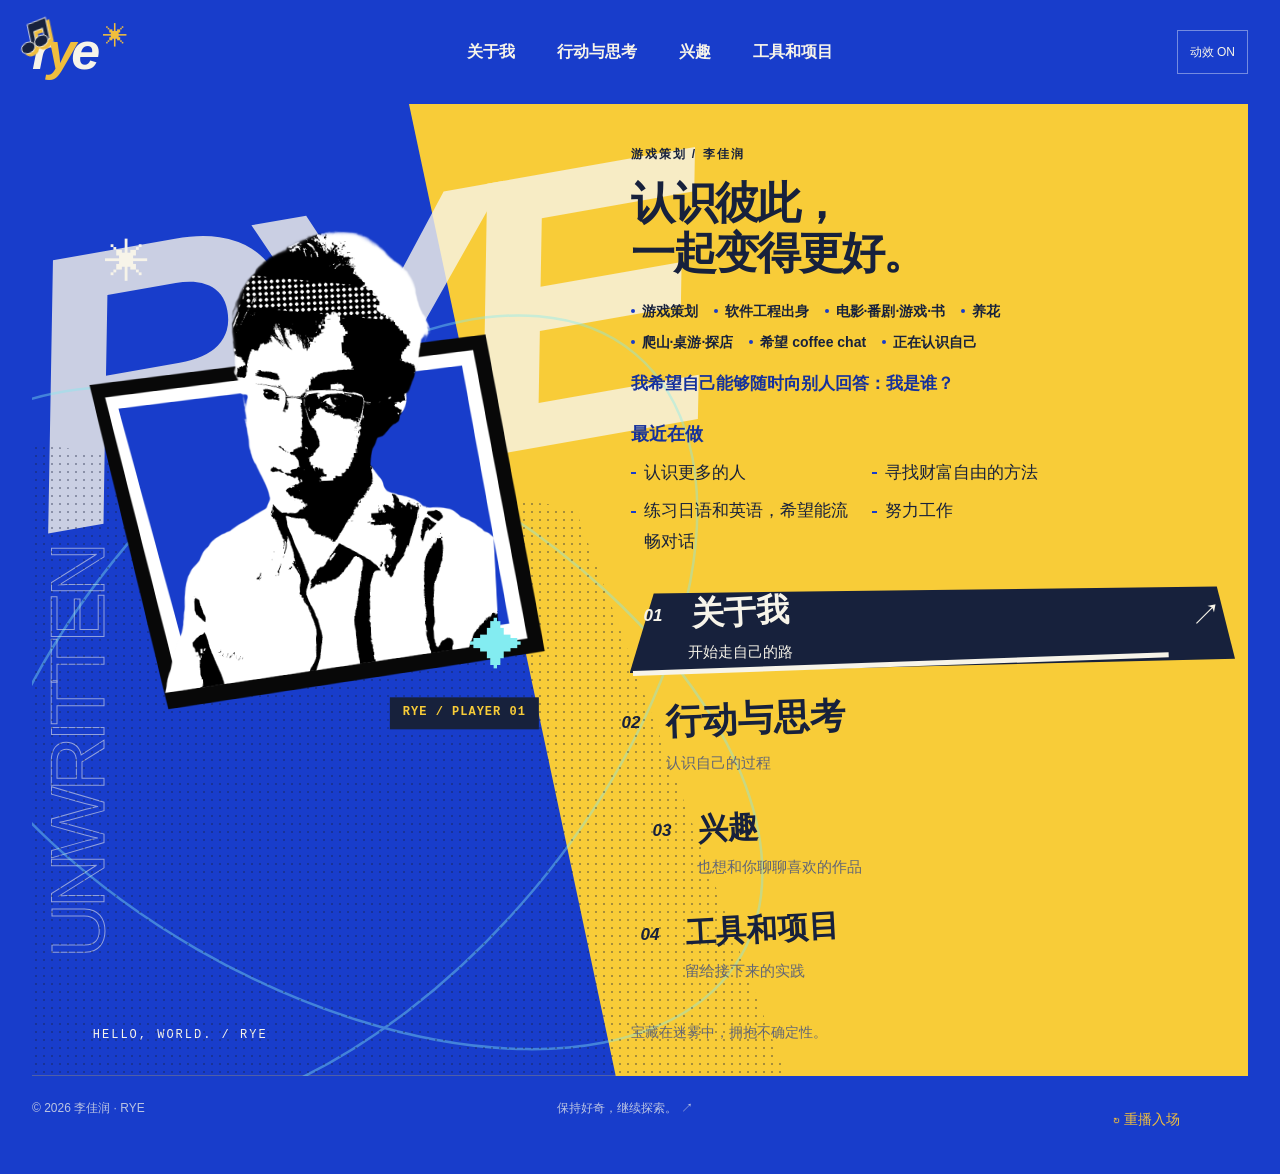
==== commit 3d042b13: "Update homepage identity, interests, music controls and transitions" ====
--- a/design-v2.html
+++ b/design-v2.html
@@ -7,9 +7,9 @@
   <title>Rye · 最新游戏界面预览</title>
   <meta name="description" content="我是李佳润，Rye，一名游戏策划。这里记录我的入行经历、行动与思考，以及喜欢的故事和音乐。认识彼此，一起变得更好。" />
   <link rel="stylesheet" href="css/style.css?v=game-1" />
-  <script src="js/main.js?v=game-1" defer></script>
-  <link rel="stylesheet" href="css/game-ui.css?v=alignment-20261122" />
-  <script src="js/game-ui.js?v=alignment-20261122" defer></script>
+  <script src="js/main.js?v=smooth-motion-20261122" defer></script>
+  <link rel="stylesheet" href="css/game-ui.css?v=home-now-20261122" />
+  <script src="js/game-ui.js?v=latest-design-20261122" defer></script>
 </head>
 <body class="game-shell">
   <a class="skip-link" href="#main">跳到正文</a>
@@ -22,8 +22,17 @@
 
     <main id="main" tabindex="-1">
 <section class="panel menu-panel is-active" id="menu" aria-labelledby="menu-title">
- <div class="menu-art" aria-hidden="true"><span class="menu-word">RYE</span><div class="menu-portrait"><img src="review/p5-tutorial-2026-11-21/p5-portrait-blue-transparent.png" width="1200" height="1200" alt="" fetchpriority="high" decoding="async" draggable="false"><span class="portrait-stamp">RYE / PLAYER 01</span></div><span class="art-caption">HELLO, WORLD. / RYE</span><span class="art-corner">✳</span></div>
- <div class="menu-content"><p class="eyebrow">游戏策划 / 李佳润</p><h1 id="menu-title" tabindex="-1">认识彼此，<br>一起变得更好。</h1><nav class="main-choices" aria-label="从这里开始"><a href="#about"><span>01</span><strong>关于我</strong><i aria-hidden="true">↗</i><small>开始走自己的路</small></a><a href="#action"><span>02</span><strong>行动与思考</strong><i aria-hidden="true">↗</i><small>认识自己的过程</small></a><a href="#life"><span>03</span><strong>兴趣</strong><i aria-hidden="true">↗</i><small>也想和你聊聊喜欢的作品</small></a><a href="#shares"><span>04</span><strong>工具和项目</strong><i aria-hidden="true">↗</i><small>留给接下来的实践</small></a></nav><p class="menu-foot">宝藏在迷雾中，拥抱不确定性。</p></div>
+ <div class="menu-art" aria-hidden="true">
+  <span class="menu-word">RYE</span><span class="menu-outline-word">UNWRITTEN</span>
+  <svg class="menu-orbits" viewBox="0 0 620 620"><ellipse cx="310" cy="310" rx="285" ry="160" transform="rotate(-40 310 310)"/><ellipse cx="310" cy="310" rx="285" ry="160" transform="rotate(40 310 310)"/></svg>
+  <div class="menu-portrait"><img src="review/p5-tutorial-2026-11-21/p5-portrait-blue-transparent.png" width="1200" height="1200" alt="" fetchpriority="high" decoding="async" draggable="false"><span class="portrait-stamp">RYE / PLAYER 01</span></div>
+  <span class="art-caption">HELLO, WORLD. / RYE</span><span class="art-corner">✳</span><span class="art-spark">✦</span>
+ </div>
+ <div class="menu-content"><p class="eyebrow">游戏策划 / 李佳润</p><h1 id="menu-title" tabindex="-1">认识彼此，<br>一起变得更好。</h1>
+  <ul class="identity-tags" aria-label="个人标签"><li>游戏策划</li><li>软件工程出身</li><li>电影·番剧·游戏·书</li><li>养花</li><li>爬山·桌游·探店</li><li>希望 coffee chat</li><li>正在认识自己</li></ul>
+  <p class="identity-statement">我希望自己能够随时向别人回答：<span>我是谁？</span></p>
+  <section class="home-now" aria-labelledby="home-now-title"><h2 id="home-now-title">最近在做</h2><ul><li>认识更多的人</li><li>寻找财富自由的方法</li><li>练习日语和英语，希望能流畅对话</li><li>努力工作</li></ul></section>
+  <nav class="main-choices" aria-label="从这里开始"><a href="#about"><span>01</span><strong>关于我</strong><i aria-hidden="true">↗</i><small>开始走自己的路</small></a><a href="#action"><span>02</span><strong>行动与思考</strong><i aria-hidden="true">↗</i><small>认识自己的过程</small></a><a href="#life"><span>03</span><strong>兴趣</strong><i aria-hidden="true">↗</i><small>也想和你聊聊喜欢的作品</small></a><a href="#shares"><span>04</span><strong>工具和项目</strong><i aria-hidden="true">↗</i><small>留给接下来的实践</small></a></nav><p class="menu-foot">宝藏在迷雾中，拥抱不确定性。</p></div>
  </section>
       <section class="panel home-panel" id="about" aria-labelledby="home-title" hidden>
         <a class="page-return" href="#menu"><span class="return-mark" aria-hidden="true">←</span><span>返回主菜单</span></a><div class="page-heading about-heading"><p class="eyebrow">01 / ABOUT ME</p><h1 id="home-title" tabindex="-1">一些关于我的事</h1><p>李佳润 · Rye / 游戏策划</p></div>
@@ -211,6 +220,7 @@
       <section class="panel collection-panel" id="life" aria-labelledby="life-title" hidden>
         <a class="page-return" href="#menu"><span class="return-mark" aria-hidden="true">←</span><span>返回主菜单</span></a>
         <div class="page-heading"><p class="eyebrow">03 / SIDE QUESTS</p><h1 id="life-title" tabindex="-1">故事之外，还有故事<span>✳</span></h1><p>电影、番剧、游戏和书。也想和你聊聊喜欢的作品。</p></div>
+        <div class="everyday-interests"><h2>平时也喜欢</h2><ul aria-label="日常兴趣"><li>爬山</li><li>桌游</li><li>探店</li></ul><p>希望能和大家 coffee chat。</p></div>
         <div class="interest-categories" role="group" aria-label="兴趣类别" hidden>
           <button type="button" data-interest-category="interest-animation" aria-controls="interest-animation" aria-pressed="true">番剧 <i>19 部／系列</i></button>
           <button type="button" data-interest-category="interest-games" aria-controls="interest-games" aria-pressed="false">游戏 <i>6 款</i></button>
@@ -244,7 +254,7 @@
       <section class="panel collection-panel" id="music" aria-labelledby="music-title" hidden>
         <a class="page-return" href="#menu"><span class="return-mark" aria-hidden="true">←</span><span>返回主菜单</span></a>
         <div class="page-heading"><p class="eyebrow">04 / MUSIC HALL</p><h1 id="music-title" tabindex="-1">音乐大厅<span>♪</span></h1><p>给喜欢的音乐，留一个位置。</p></div>
-        <p class="collection-description">音乐分为两类，曲目还在整理。右下角的小唱片可展开、移动；这里暂时没有播放功能。</p><div class="music-categories"><section><span aria-hidden="true">♩</span><h2>有人声的音乐</h2><p>尚未添加曲目。</p></section><section><span aria-hidden="true">♫</span><h2>纯音乐</h2><p>尚未添加曲目。</p></section></div><a class="page-return" href="#about" data-return-home><span class="return-mark" aria-hidden="true">←</span><span>回到关于我</span></a>
+        <p class="collection-description">音乐分为两类，曲目还在整理。点按右下角的音符可展开，拖动可移动；这里暂时没有播放功能。</p><div class="music-categories"><section aria-label="有人声的音乐"><span class="music-category-icon" role="img" aria-label="有人声的音乐"><svg viewBox="0 0 24 24" aria-hidden="true"><rect x="8" y="2" width="8" height="13" rx="4"/><path d="M5 10v2a7 7 0 0 0 14 0v-2M12 19v3M8 22h8"/></svg></span><p>曲目待添加。</p></section><section aria-label="器乐音乐"><span class="music-category-icon" role="img" aria-label="器乐音乐"><svg viewBox="0 0 24 24" aria-hidden="true"><path d="M3 3h18v18H3zM9 3v18M15 3v18M6 3v9M12 3v9M18 3v9"/></svg></span><p>曲目待添加。</p></section></div><a class="page-return" href="#about" data-return-home><span class="return-mark" aria-hidden="true">←</span><span>回到关于我</span></a>
       </section>
 
       <section class="panel collection-panel" id="shares" aria-labelledby="shares-title" hidden>
@@ -260,8 +270,8 @@
   </div>
   <noscript><style>.panel[hidden] { display: block !important; } .reading-index { position: static; }</style><p class="noscript-note">当前显示所有栏目；开启 JavaScript 后可使用栏目切换和阅读位置恢复。</p></noscript>
 <aside class="sound-widget" aria-label="音乐附件" data-kind="vocal">
- <button class="sound-disc" type="button" aria-label="音乐：展开歌单；方向键移动，Home归位" aria-expanded="false" aria-controls="sound-options"><span aria-hidden="true"></span></button>
- <div class="sound-options" id="sound-options" hidden><div class="sound-controls"><button type="button" data-sound-kind="vocal" aria-label="有人声的音乐" aria-pressed="true"><svg viewBox="0 0 24 24" aria-hidden="true"><rect x="8" y="2" width="8" height="13" rx="4"/><path d="M5 10v2a7 7 0 0 0 14 0v-2M12 19v3M8 22h8"/></svg></button><button type="button" data-sound-kind="instrumental" aria-label="纯音乐" aria-pressed="false"><svg viewBox="0 0 24 24" aria-hidden="true"><path d="M3 3h18v18H3zM9 3v18M15 3v18M6 3v9M12 3v9M18 3v9"/></svg></button><button type="button" disabled aria-label="播放不可用：尚未添加曲目"><svg viewBox="0 0 24 24" aria-hidden="true"><path d="M7 4l13 8-13 8zM3 3l18 18"/></svg></button></div><p class="sound-caption"><strong>有人声的音乐</strong><span>曲目整理中 · 暂不可播放</span></p><a href="#music">音乐内容 ↗</a></div>
+ <button class="sound-disc" type="button" aria-label="音乐：展开歌单；方向键移动，Home归位" aria-expanded="false" aria-controls="sound-options"><svg viewBox="0 0 48 48" aria-hidden="true"><path d="M17 9 39 5v25l-5 1V16l-12 2v17l-5 1Z"/><ellipse cx="12" cy="36" rx="8" ry="6" transform="rotate(-18 12 36)"/><ellipse cx="29" cy="31" rx="8" ry="6" transform="rotate(-18 29 31)"/></svg></button>
+ <div class="sound-options" id="sound-options" hidden><div class="sound-controls"><button type="button" data-sound-kind="vocal" aria-label="有人声的音乐" aria-pressed="true"><svg viewBox="0 0 24 24" aria-hidden="true"><rect x="8" y="2" width="8" height="13" rx="4"/><path d="M5 10v2a7 7 0 0 0 14 0v-2M12 19v3M8 22h8"/></svg></button><button type="button" data-sound-kind="instrumental" aria-label="器乐音乐" aria-pressed="false"><svg viewBox="0 0 24 24" aria-hidden="true"><path d="M3 3h18v18H3zM9 3v18M15 3v18M6 3v9M12 3v9M18 3v9"/></svg></button><button type="button" disabled aria-label="播放不可用：尚未添加曲目"><svg viewBox="0 0 24 24" aria-hidden="true"><path d="m8 5 12 7-12 7z"/></svg></button></div><div class="sound-status-row"><p class="sound-caption" role="status">曲目待添加</p><a href="#music" aria-label="音乐内容"><svg viewBox="0 0 24 24" aria-hidden="true"><path d="M5 19 19 5M5 5h14v14"/></svg></a></div></div>
  </aside>
 </body>
 </html>
--- a/css/game-ui.css
+++ b/css/game-ui.css
@@ -16,55 +16,82 @@
 main { min-height: calc(100svh - 176px); }
 .panel { animation: none !important; }
 h1[tabindex="-1"]:focus { outline: none; }
-.menu-panel { display: grid; grid-template-columns: 1fr 1fr; min-height: min(780px, calc(100svh - 176px)); overflow: hidden; }
-.menu-art { position: relative; min-height: 680px; overflow: hidden; background: var(--gold); isolation: isolate; }
-.menu-art::before { content: ''; position: absolute; width: 80%; height: 135%; background: var(--blue); transform: rotate(31deg); top: -20%; left: -42%; z-index: -1; }
-.menu-art::after { content: ''; position: absolute; background: var(--ink); height: 21%; width: 90%; bottom: -8%; right: -8%; transform: rotate(-13deg); z-index: -1; }
-.menu-word { position: absolute; top: 10px; left: -25px; font: 900 italic clamp(160px, 22vw, 330px)/.9 Arial, sans-serif; letter-spacing: -.11em; color: var(--paper); opacity: .94; }
-.menu-portrait { position: absolute; width: 94%; max-width: 570px; left: 3%; top: 16%; transform: rotate(-3deg); transition: transform 220ms cubic-bezier(.16,.8,.2,1); }
+.menu-panel { --menu-yellow: #f8cc38; --menu-electric: #83ecf1; display: block; position: relative; min-height: 704px; overflow: clip; background: var(--menu-yellow); isolation: isolate; }
+.menu-panel .menu-art { position: absolute; inset: 0; min-height: 0; height: auto; pointer-events: none; }
+.menu-art::before { content: ''; position: absolute; inset: 0; background: var(--blue); clip-path: polygon(0 0,31% 0,48% 100%,0 100%); transition: clip-path 450ms cubic-bezier(.2,.8,.2,1); }
+.menu-art::after { content: ''; position: absolute; width: 62%; height: 65%; left: 0; bottom: 0; opacity: .36; background: radial-gradient(var(--ink) 1.3px,transparent 1.5px) 0 0 / 8px 8px; clip-path: polygon(0 0,72% 10%,100% 100%,0 100%); z-index: 0; }
+.menu-word { position: absolute; top: 85px; left: -19px; font: 900 italic clamp(140px,32vw,390px)/.8 Arial,sans-serif; letter-spacing: -.12em; color: var(--paper); opacity: .8; transform: rotate(-10deg); }
+.menu-outline-word { position: absolute; left: 8px; bottom: 42px; font: 76px/1 Arial,sans-serif; letter-spacing: -5px; color: transparent; -webkit-text-stroke: 1px var(--paper); transform: rotate(-90deg); transform-origin: 0 0; opacity: .55; }
+.menu-orbits { position: absolute; left: -18%; top: 10%; width: 85%; fill: none; stroke: var(--menu-electric); stroke-width: 1.5; opacity: .4; transform: rotate(-10deg); }
+.menu-portrait { position: absolute; z-index: 1; width: 42%; max-width: 530px; left: 2%; top: 112px; transform: rotate(-3deg); transition: transform 400ms cubic-bezier(.15,.8,.2,1); }
 .menu-portrait img { display: block; width: 100%; height: auto; object-fit: contain; user-select: none; }
-.portrait-stamp { position: absolute; right: 9%; bottom: 2%; padding: 8px 13px; color: var(--paper); background: var(--ink); font: 700 11px/1.3 Consolas,monospace; letter-spacing: 1px; transform: rotate(3deg); }
-.art-caption { position: absolute; bottom: 31px; left: 34px; font: 12px/1.6 Consolas,monospace; letter-spacing: 2px; }
-.art-corner { position: absolute; top: 36%; right: 16px; font: 70px/1 Arial; }
-.menu-content { align-self: center; padding: 55px 10%; }
+.portrait-stamp { position: absolute; right: 8%; bottom: -10px; padding: 8px 13px; color: var(--menu-yellow); background: var(--ink); font: 700 12px/1.3 Consolas,monospace; letter-spacing: 1px; transform: rotate(3deg); }
+.art-caption { position: absolute; bottom: 30px; left: 5%; color: var(--paper); font: 12px/1.6 Consolas,monospace; letter-spacing: 2px; }
+.art-corner { position: absolute; left: 6%; top: 14%; color: var(--paper); font: 45px/1 Arial; }
+.art-spark { position: absolute; z-index: 2; left: 36%; top: 53%; color: var(--menu-electric); font: 54px/1 Arial; }
+.menu-panel.is-active .menu-orbits { animation: menu-orbit 24s linear infinite; }
+.menu-panel.is-active .art-corner { animation: menu-star 7s ease-in-out infinite; }
+@keyframes menu-orbit { to { transform: rotate(350deg); } }
+@keyframes menu-star { 0%,100% { transform: rotate(12deg); } 50% { transform: rotate(45deg) scale(.8); } }
+.menu-panel .menu-content { position: relative; z-index: 3; margin-left: 47%; padding: 40px 24px 30px 27px; min-height: 704px; }
 .eyebrow { font: 12px/1.8 Consolas,var(--sans); letter-spacing: 2px; margin-bottom: 12px; }
-.menu-content h1 { color: var(--ink); font-size: clamp(30px, 3.4vw, 49px); line-height: 1.45; letter-spacing: -2px; font-weight: 900; }
+.menu-content h1 { color: var(--ink); font-size: clamp(30px, 3.4vw, 49px); line-height: 1.16; letter-spacing: -2px; font-weight: 900; }
+.menu-content .eyebrow { color: var(--ink); font-weight: 700; }
+.identity-tags { display: flex; flex-wrap: wrap; gap: 6px 16px; max-width: 440px; margin: 20px 0 0; padding: 0; list-style: none; color: var(--ink); }
+.identity-tags li { display: flex; align-items: baseline; gap: 7px; font-size: 14px; font-weight: 600; line-height: 1.8; }
+.identity-tags li::before { content: ''; flex: 0 0 4px; width: 4px; height: 4px; border-radius: 50%; background: var(--blue); align-self: center; }
+.menu-content .identity-statement { max-width: 28em; margin: 14px 0 0; color: var(--blue-dark); font-size: 17px; line-height: 1.75; font-weight: 600; }
+.identity-statement span { white-space: nowrap; }
+.identity-statement + .main-choices { margin-top: 22px; }
+.home-now { max-width: 460px; margin-top: 22px; }
+.home-now h2 { color: var(--blue-dark); font-size: 18px; line-height: 1.5; margin: 0 0 10px; }
+.home-now ul { display: grid; grid-template-columns: repeat(2,minmax(0,1fr)); gap: 8px 22px; list-style: none; margin: 0; padding: 0; }
+.home-now li { position: relative; padding-left: 13px; color: var(--ink); font-size: 17px; line-height: 1.8; overflow-wrap: anywhere; }
+.home-now li::before { content: ''; position: absolute; left: 0; top: .85em; width: 5px; height: 2px; background: var(--blue); }
+.home-now + .main-choices { margin-top: 26px; }
 .main-choices { display: grid; gap: 11px; margin: 36px -8px 25px; }
 .main-choices a { position: relative; display: grid; grid-template-columns: 32px 1fr 30px; gap: 2px 12px; align-items: center; padding: 11px 16px; color: var(--blue); transition: transform 180ms,background 180ms,color 180ms; }
-.main-choices a:nth-child(even) { margin-left: 15px; }
+.main-choices a:nth-child(2) { margin-left: -17px; }
+.main-choices a:nth-child(3) { margin-left: 14px; }
+.main-choices a:nth-child(4) { margin-left: 2px; }
 .main-choices a::before { content: ''; position: absolute; width: 5px; height: 55%; background: var(--gold); top: 23%; left: 0; transform: skew(-12deg); }
-.main-choices a:hover, .main-choices a:focus-visible, .main-choices a.is-current { background: var(--blue); color: var(--paper); transform: translateX(5px); }
+.main-choices a.is-current { background: var(--blue); color: var(--paper); transform: translateX(5px); }
 .main-choices strong { font-size: clamp(22px, 2.4vw, 33px); font-weight: 900; }
 .main-choices span { font: italic 700 17px/1 Arial; }
 .main-choices i { font: normal 30px/1 Arial; }
 .main-choices small { grid-column: 2 / 4; color: var(--muted); font-size: 15px; line-height: 1.8; }
-.main-choices a:hover small, .main-choices a:focus-visible small, .main-choices a.is-current small { color: var(--paper); }
-.menu-panel[data-selection="1"] .menu-portrait { transform: rotate(-1deg) translateY(-5px); }
-.menu-panel[data-selection="2"] .menu-portrait { transform: rotate(-7deg) scale(1.025); }
-.menu-panel[data-selection="3"] .menu-portrait { transform: rotate(-4deg) translateX(5px); }
-.menu-art::before, .menu-word, .art-corner { transition: transform 220ms cubic-bezier(.16,.8,.2,1); }
-.menu-panel[data-selection="2"] .menu-art::before { transform: rotate(24deg) translateX(10px); }
+.main-choices a.is-current small { color: var(--paper); }
+.menu-panel[data-selection="1"] .menu-portrait { transform: rotate(-3deg) translateY(-5px); }
+.menu-panel[data-selection="2"] .menu-portrait { transform: rotate(-11deg) scale(1.035); }
+.menu-panel[data-selection="3"] .menu-portrait { transform: rotate(-5deg) translateX(5px); }
+.menu-word { transition: transform 500ms; }
+.menu-panel[data-selection="2"] .menu-art::before { clip-path: polygon(0 0,28% 0,46% 100%,0 100%); }
 .menu-panel[data-selection="3"] .menu-word { transform: rotate(-5deg) translateY(12px); }
-.menu-panel[data-selection="1"] .art-corner, .menu-panel[data-selection="3"] .art-corner { transform: rotate(35deg); }
 .main-choices a { isolation: isolate; }
-.main-choices a::after { content: ''; position: absolute; inset: 0; background: var(--blue); clip-path: polygon(3% 0,100% 5%,97% 100%,0 94%); transform: scaleX(.2); transform-origin: left; opacity: 0; z-index: -1; transition: transform 180ms, opacity 180ms; }
-.main-choices a:hover, .main-choices a:focus-visible, .main-choices a.is-current { background: transparent; }
-.main-choices a:hover::after, .main-choices a:focus-visible::after, .main-choices a.is-current::after { opacity: 1; transform: scaleX(1); }
-.main-choices strong { transition: transform 180ms; transform-origin: left; }
-.main-choices a.is-current strong { transform: rotate(-2deg) translateX(3px); }
+.main-choices a::after { content: ''; position: absolute; inset: 3px 2px; background: var(--ink); clip-path: polygon(4% 8%,97% 0,100% 83%,0 100%); transform: scaleX(.2); transform-origin: left; opacity: 0; z-index: -1; transition: transform 250ms cubic-bezier(.2,.8,.2,1),opacity 120ms; }
+.main-choices a::before { left: 5px; top: auto; bottom: 0; width: 88%; height: 5px; background: var(--paper); transform: rotate(-2deg) scaleX(0); transform-origin: left; transition: transform 220ms 40ms; }
+.main-choices a.is-current::before { transform: rotate(-2deg) scaleX(1); }
+.main-choices a { color: var(--ink); }
+.main-choices strong { transform: rotate(-3deg); }
+.main-choices a:nth-child(2) strong { font-size: clamp(25px,2.8vw,38px); transform: rotate(-2deg); }
+.main-choices a.is-current { background: transparent; }
+.main-choices a.is-current::after { opacity: 1; transform: scaleX(1); }
+.main-choices strong { transition: transform 240ms cubic-bezier(.1,.9,.2,1); transform-origin: left; }
+.main-choices a.is-current strong { transform: rotate(-3deg) translateX(3px) scale(1.06); }
 .main-choices i { opacity: 0; transform: translateX(-8px); transition: opacity 180ms, transform 180ms; }
 .main-choices a.is-current i { opacity: 1; transform: none; }
 /* Visual overlays never own navigation, focus or pointer input. */
-.menu-burst { position: fixed; z-index: 102; pointer-events: none; color: var(--gold); font: 180px/1 Arial,sans-serif; text-shadow: 3px 3px 0 var(--ink); }
+.menu-burst { position: fixed; z-index: 102; pointer-events: none; color: var(--gold); font: 80px/1 Arial,sans-serif; text-shadow: 3px 3px 0 var(--ink); }
 .scene-transition { position: fixed; inset: 0; z-index: 101; overflow: hidden; pointer-events: none; }
 .scene-cuts { position: absolute; inset: 0; }
 .scene-transition.is-returning .scene-cuts { transform: scaleX(-1); }
-.scene-cuts i { position: absolute; inset: -30%; background: var(--ink); transform: translateX(-140%) skewX(-18deg); }
-.scene-cuts i:nth-child(2) { background: var(--blue); top: 30%; bottom: 30%; }
-.scene-cuts i:nth-child(3) { background: var(--paper); top: 52%; bottom: 28%; }
+.scene-cuts i { position: absolute; inset: 0; background: var(--ink); }
+.scene-cuts i:nth-child(2) { background: var(--blue-dark); top: 30%; bottom: 30%; }
+.scene-cuts i:nth-child(3) { background: var(--blue); top: 52%; bottom: 28%; }
 .scene-transition > span { position: absolute; left: 10%; top: 38%; max-width: 80%; color: var(--gold); font: 900 italic clamp(34px,7vw,100px)/1.3 var(--sans); letter-spacing: -2px; opacity: 0; }
-@media (max-width: 760px) { .menu-portrait { width: min(78%,330px); max-width: none; top: 4px; left: auto; right: 2%; } .portrait-stamp { font-size: 10px; padding: 6px 9px; } .menu-burst { font-size: 120px; } }
-@media (max-width: 360px) { .menu-portrait { width: 82%; right: 0; top: 7px; } }
+.menu-replay { min-height: 44px; padding: 8px; color: var(--gold); background: transparent; border: 0; font-size: 14px; cursor: pointer; }
+.menu-replay:disabled { opacity: .5; cursor: default; }
+.menu-replay:focus-visible { outline-color: var(--gold); }
 .menu-foot { font-size: 14px; color: var(--muted); line-height: 1.8; }
 .home-panel { display: block; padding: 38px 7% 55px; min-height: 720px; }
 .page-return { display: inline-flex; align-items: center; gap: 12px; min-height: 56px; font-size: 18px; font-weight: 800; color: var(--blue); margin-bottom: 24px; }
@@ -124,47 +151,37 @@
 .interest-categories i { display: none; }
 .interest-collection { padding-top: 20px; }
 .interest-collection h2 { font-size: 20px; font-weight: 600; color: var(--muted); margin-bottom: 25px; }
-.interest-list { grid-template-columns: repeat(3,minmax(0,1fr)); gap: 34px 30px; align-items: center; padding-bottom: 20px; }
-.interest-list li:nth-child(3n+2) { margin-top: 30px; }
-.interest-list li { position: relative; display: flex; align-items: center; justify-content: center; text-align: center; min-height: 164px; padding: 28px 20px; border: 0; color: var(--ink); background: linear-gradient(120deg,#f0be3e24,transparent 75%); font-size: 20px; line-height: 1.75; font-weight: 700; isolation: isolate; }
-.interest-list li::before, .interest-list li::after { content: ''; position: absolute; width: 22px; height: 22px; border-color: var(--blue); border-style: solid; pointer-events: none; }
-#interest-animation li::before { left: 4px; top: 4px; border-width: 2px 0 0 2px; }
-#interest-animation li::after { right: 4px; bottom: 4px; border-width: 0 2px 2px 0; }
-#interest-games li::before { border: 0; left: 8px; top: 8px; width: 22px; height: 22px; background: var(--blue); clip-path: polygon(35% 0,65% 0,65% 35%,100% 35%,100% 65%,65% 65%,65% 100%,35% 100%,35% 65%,0 65%,0 35%,35% 35%); }
-#interest-games li::after { right: 10px; bottom: 12px; border: 0; height: 4px; width: 34px; background: var(--gold); transform: rotate(-10deg); }
-#interest-films li { background: #f0be3e18; border-block: 1px dashed #183dcb66; }
-#interest-films li::before, #interest-films li::after { top: calc(50% - 10px); background: var(--paper); border: 0; border-radius: 50%; width: 20px; height: 20px; }
-#interest-films li::before { left: -10px; } #interest-films li::after { right: -10px; }
-#interest-books li { padding-left: 30px; background: linear-gradient(90deg,#183dcb12,transparent); }
-#interest-books li::before { width: 4px; height: calc(100% - 20px); background: var(--blue); left: 8px; top: 10px; border: 0; }
-#interest-books li::after { display: none; }
 .collection-description { font-size: 17px; line-height: 1.9; max-width: 640px; }
 .music-categories { display: flex; gap: 60px; flex-wrap: wrap; padding: 40px 0; }
 .music-categories section { flex: 1 1 240px; border-left: 4px solid var(--gold); padding: 10px 25px; }
 .music-categories section > span { font-size: 40px; color: var(--blue); }
-.music-categories h2 { font-size: 23px; margin: 12px 0; }
+.music-category-icon { display: inline-flex; margin-bottom: 12px; }
+.music-category-icon svg { width: 40px; height: 40px; fill: none; stroke: currentColor; stroke-width: 1.7; stroke-linecap: round; stroke-linejoin: round; }
 .music-categories p { font-size: 17px; color: var(--muted); }
 .empty-note { max-width: 680px; padding-top: 30px; }
 .empty-note p { font-size: 18px; }
 .empty-note > span { font-size: 70px; color: var(--blue); }
 .site-footer { font-size: 12px; letter-spacing: 0; padding: 22px 0 32px; padding-right: 60px; line-height: 1.7; }
 .sound-widget { position: fixed; z-index: 50; width: 48px; height: 48px; left: calc(100vw - 72px); top: calc(100dvh - 76px); }
-.sound-disc { display: grid; place-items: center; width: 48px; height: 48px; border-radius: 50%; padding: 0; border: 2px solid var(--paper); background: repeating-radial-gradient(circle,#202334 0 2px,#383d51 3px 4px); box-shadow: 2px 3px 0 #17213c33; cursor: grab; touch-action: none; }
-.sound-disc > span { width: 17px; height: 17px; border: 5px solid var(--gold); background: var(--blue); border-radius: 50%; }
+.sound-disc { display: grid; place-items: center; width: 48px; height: 48px; border: 0; border-radius: 0; padding: 0; background: transparent; cursor: grab; touch-action: none; }
+.sound-disc > svg { width: 40px; height: 40px; fill: var(--ink); stroke: var(--paper); stroke-width: 2px; paint-order: stroke fill; filter: drop-shadow(3px 3px 0 var(--gold)); transform: rotate(-12deg); transition: transform 160ms ease; overflow: visible; }
+.sound-disc[aria-expanded="true"] > svg { transform: rotate(5deg) translateY(-1px); }
 .sound-disc:focus-visible { outline-color: var(--gold); }
 .sound-widget.is-dragging .sound-disc { cursor: grabbing; }
-.sound-options { position: absolute; width: 226px; bottom: 61px; right: 0; padding: 14px; background: var(--paper); box-shadow: 4px 5px 0 #17213c33; border-top: 4px solid var(--gold); max-height: calc(100dvh - 24px); overflow-y: auto; }
+.sound-options { position: absolute; width: 176px; max-width: calc(100vw - 24px); bottom: 61px; right: 0; padding: 4px; background: transparent; border: 0; box-shadow: none; max-height: calc(100dvh - 24px); overflow-y: auto; }
 .sound-widget.opens-right .sound-options { right: auto; left: 0; }
 .sound-widget.opens-down .sound-options { bottom: auto; top: 61px; }
-.sound-controls { display: flex; gap: 8px; }
-.sound-controls button { display: grid; place-items: center; width: 52px; height: 46px; border: 0; background: #17213c0a; color: var(--blue); cursor: pointer; }
-.sound-controls button[aria-pressed="true"] { background: var(--gold); }
+.sound-controls { display: flex; justify-content: space-between; gap: 6px; }
+.sound-controls button { position: relative; display: grid; place-items: center; flex: 0 0 48px; width: 48px; height: 48px; border: 0; border-radius: 50%; background: var(--paper); color: var(--blue); cursor: pointer; transition: transform 160ms ease; }
+.sound-controls button[aria-pressed="true"] { transform: translateY(-2px); }
+.sound-controls button[aria-pressed="true"]::after { content: ''; position: absolute; bottom: 5px; width: 18px; height: 3px; background: var(--blue); box-shadow: 2px 2px 0 var(--gold); }
 .sound-controls button:disabled { opacity: .4; cursor: not-allowed; }
-.sound-controls svg { width: 24px; height: 24px; fill: none; stroke: currentColor; stroke-width: 1.7; stroke-linecap: round; }
-.sound-caption { margin: 12px 0 5px; font-size: 14px; line-height: 1.8; }
-.sound-caption strong, .sound-caption span { display: block; }
-.sound-caption span { color: var(--muted); font-size: 13px; }
-.sound-options > a { display: inline-flex; min-height: 44px; align-items: center; font-size: 14px; color: var(--blue); }
+.sound-controls button:focus-visible, .sound-status-row > a:focus-visible { outline-offset: -3px; }
+.sound-controls svg { width: 26px; height: 26px; fill: none; stroke: currentColor; stroke-width: 1.7; stroke-linecap: round; stroke-linejoin: round; }
+.sound-status-row { display: flex; align-items: center; justify-content: space-between; gap: 6px; margin-top: 4px; }
+.sound-caption { margin: 0; padding: 2px 6px; color: var(--ink); background: var(--paper); font-size: 13px; line-height: 1.8; }
+.sound-status-row > a { display: grid; place-items: center; width: 44px; min-height: 44px; border-radius: 50%; color: var(--blue); background: var(--paper); }
+.sound-status-row > a svg { width: 22px; height: 22px; fill: none; stroke: currentColor; stroke-width: 2px; stroke-linecap: round; stroke-linejoin: round; }
 @media (min-width: 961px) { .topic-directory strong + span { min-height: 26px; } }
 @media (max-width: 1100px) { .site-header { gap: 15px; } .navigation { gap: 0; } .navigation .nav-link { font-size: 15px; padding-inline: 10px; } .menu-content { padding: 40px 7%; } .menu-art { min-height: 650px; } .topic-stage { gap: 3%; grid-template-columns: 1.3fr 1fr; } }
 @media (max-width: 960px) { .topic-stage { display: block; } .topic-preview { display: none; } .topic-directory { max-width: 700px; margin-inline: auto; } .interest-list { grid-template-columns: repeat(2,minmax(0,1fr)); } .site-header { flex-wrap: wrap; } .menu-panel { grid-template-columns: .8fr 1fr; } .menu-content h1 { font-size: 33px; } .main-choices strong { font-size: 26px; } .menu-art { min-height: 640px; } .menu-word { font-size: 240px; } .portrait-letter { font-size: 170px; } }
@@ -172,12 +189,69 @@
 @media (max-width: 360px) { body.game-shell { padding: 0 10px; } .home-panel, .reading-panel, .collection-panel { padding-inline: 18px; } .menu-art { height: 300px; min-height: 300px; } .menu-word { font-size: 185px; } .portrait-letter { font-size: 130px; } .menu-content { padding-inline: 20px; } .navigation .nav-link { font-size: 14px; padding-inline: 7px; } .interest-list { grid-template-columns: 1fr; gap: 22px; } .interest-list li { min-height: 130px; } .topic-directory > a { grid-template-columns: 28px 18px minmax(0,1fr) 14px; gap: 6px; } .topic-directory > a > svg { width: 26px; } }
 @media (prefers-reduced-motion: reduce) { *, *::before, *::after { animation: none !important; transition: none !important; } }
 .motion-off *, .motion-off *::before, .motion-off *::after { animation: none !important; transition: none !important; }
-/* Vary spacing and cover proportions without assigning works a ranking. */
-@media (min-width: 961px) {
-  .interest-list { grid-template-columns: repeat(12,minmax(0,1fr)); }
-  .interest-list li { grid-column: span 4; background-size: 75% 100%; background-repeat: no-repeat; }
-  .interest-list li:nth-child(6n+2), .interest-list li:nth-child(6n+6) { grid-column: span 3; }
-  .interest-list li:nth-child(6n+3), .interest-list li:nth-child(6n+4) { grid-column: span 5; }
-}
-@media (max-width: 960px) { .interest-list li:nth-child(3n+2) { margin-top: 0; } .interest-list li:nth-child(even) { margin-top: 20px; } }
-@media (max-width: 360px) { .interest-list li:nth-child(even) { margin-top: 0; } }
+/* One shared orbit, with readable titles and no individual card surfaces. */
+.everyday-interests { display: grid; gap: 8px; margin: 0 0 28px; }
+.everyday-interests h2 { color: var(--blue); font-size: 18px; }
+.everyday-interests ul { display: flex; flex-wrap: wrap; gap: 8px 22px; list-style: none; margin: 0; padding: 0; font-weight: 600; }
+.everyday-interests p { color: var(--muted); font-size: 17px; line-height: 1.8; }
+.interest-categories > button { background: transparent; transform: none; border-bottom: 2px solid transparent; }
+.interest-categories > button[aria-pressed="true"] { background: transparent; color: var(--blue); transform: none; border-bottom-color: var(--blue); }
+.interest-collection h2 { text-align: center; margin-bottom: 12px; }
+.interest-list {
+  position: relative; display: flex; flex-wrap: wrap; justify-content: center; align-content: center;
+  gap: 32px 34px; max-width: 1040px; min-height: 510px; margin: 0 auto 35px;
+  padding: 90px 15%; isolation: isolate; list-style: none;
+}
+.interest-list::before {
+  content: ''; position: absolute; inset: 8px 2px; border: 2px solid var(--blue);
+  border-radius: 50%; background: radial-gradient(ellipse at 55% 48%,#f0be3e19,transparent 70%);
+  transform: rotate(-3deg); z-index: -1; pointer-events: none;
+}
+.interest-list::after {
+  content: ''; position: absolute; top: 10%; right: 12%; width: 30px; height: 30px;
+  background: var(--gold); clip-path: polygon(50% 0,57% 35%,85% 15%,65% 43%,100% 50%,65% 57%,85% 85%,57% 65%,50% 100%,43% 65%,15% 85%,35% 57%,0 50%,35% 43%,15% 15%,43% 35%); pointer-events: none;
+}
+.interest-collection .interest-list li {
+  display: block; flex: 0 1 auto; min-height: 0; max-width: 100%; margin: 0; padding: 3px 0;
+  border: 0; background: none; color: var(--ink); font-size: 20px; line-height: 1.75;
+  font-weight: 600; overflow-wrap: anywhere; text-align: center;
+  animation: interest-drift 9s ease-in-out infinite alternate;
+  animation-play-state: paused;
+}
+.interest-collection .interest-list li::before, .interest-collection .interest-list li::after { content: none; }
+.interest-collection .interest-list li:nth-child(3n+2) { animation-duration: 11s; animation-delay: -4s; }
+.interest-collection .interest-list li:nth-child(3n) { animation-duration: 13s; animation-delay: -8s; }
+.interest-collection .interest-list li:nth-child(4n+1) { animation-delay: -6s; }
+.panel.is-active .interest-collection:not([hidden]) .interest-list li { animation-play-state: running; }
+.panel.is-active .interest-list:hover li { animation-play-state: paused; }
+@keyframes interest-drift { from { translate: 0 -5px; } to { translate: 0 5px; } }
+@media (max-width: 760px) {
+  .interest-list { min-height: 420px; padding: 70px 12%; gap: 24px 22px; margin-bottom: 28px; }
+  .interest-list::before { transform: rotate(-1deg); }
+  .interest-list::after { top: 5%; right: 21%; font-size: 30px; }
+  .interest-collection .interest-list li { font-size: 17px; line-height: 1.85; }
+  @keyframes interest-drift { from { translate: 0 -3px; } to { translate: 0 3px; } }
+}
+
+/* Keep the approved preview's scene above the menu on narrow screens. */
+@media (max-width: 760px) {
+  .menu-panel { min-height: 0; }
+  .menu-panel .menu-art { height: 312px; bottom: auto; }
+  .menu-art::before { clip-path: polygon(0 0,72% 0,100% 100%,0 92%); }
+  .menu-panel[data-selection="2"] .menu-art::before { clip-path: polygon(0 0,66% 0,100% 100%,0 92%); }
+  .menu-panel .menu-word { top: 60px; left: -10px; font-size: clamp(185px,58vw,330px); }
+  .menu-outline-word, .menu-panel .art-caption { display: none; }
+  .menu-orbits { width: 100%; left: -18%; top: -24%; }
+  .menu-portrait { top: 8px; left: 14%; right: auto; width: 72%; max-width: 270px; }
+  .portrait-stamp { right: 4%; bottom: -4px; font-size: 12px; padding: 6px 9px; }
+  .menu-panel .art-corner { top: 9%; left: 10%; right: auto; font-size: 31px; }
+  .art-spark { left: 80%; top: 35%; font-size: 42px; }
+  .menu-panel .menu-content { margin-left: 0; padding: 330px 22px 30px; min-height: 0; }
+  .identity-tags { max-width: 270px; margin-top: 18px; gap: 5px 12px; }
+  .menu-content .identity-statement { font-size: 17px; }
+  .home-now ul { grid-template-columns: 1fr; }
+  .main-choices a:nth-child(2) { margin-left: -8px; }
+  .main-choices a:nth-child(3) { margin-left: 6px; }
+  .main-choices a:nth-child(2) strong { font-size: 29px; }
+  .menu-replay { margin-left: auto; }
+}
